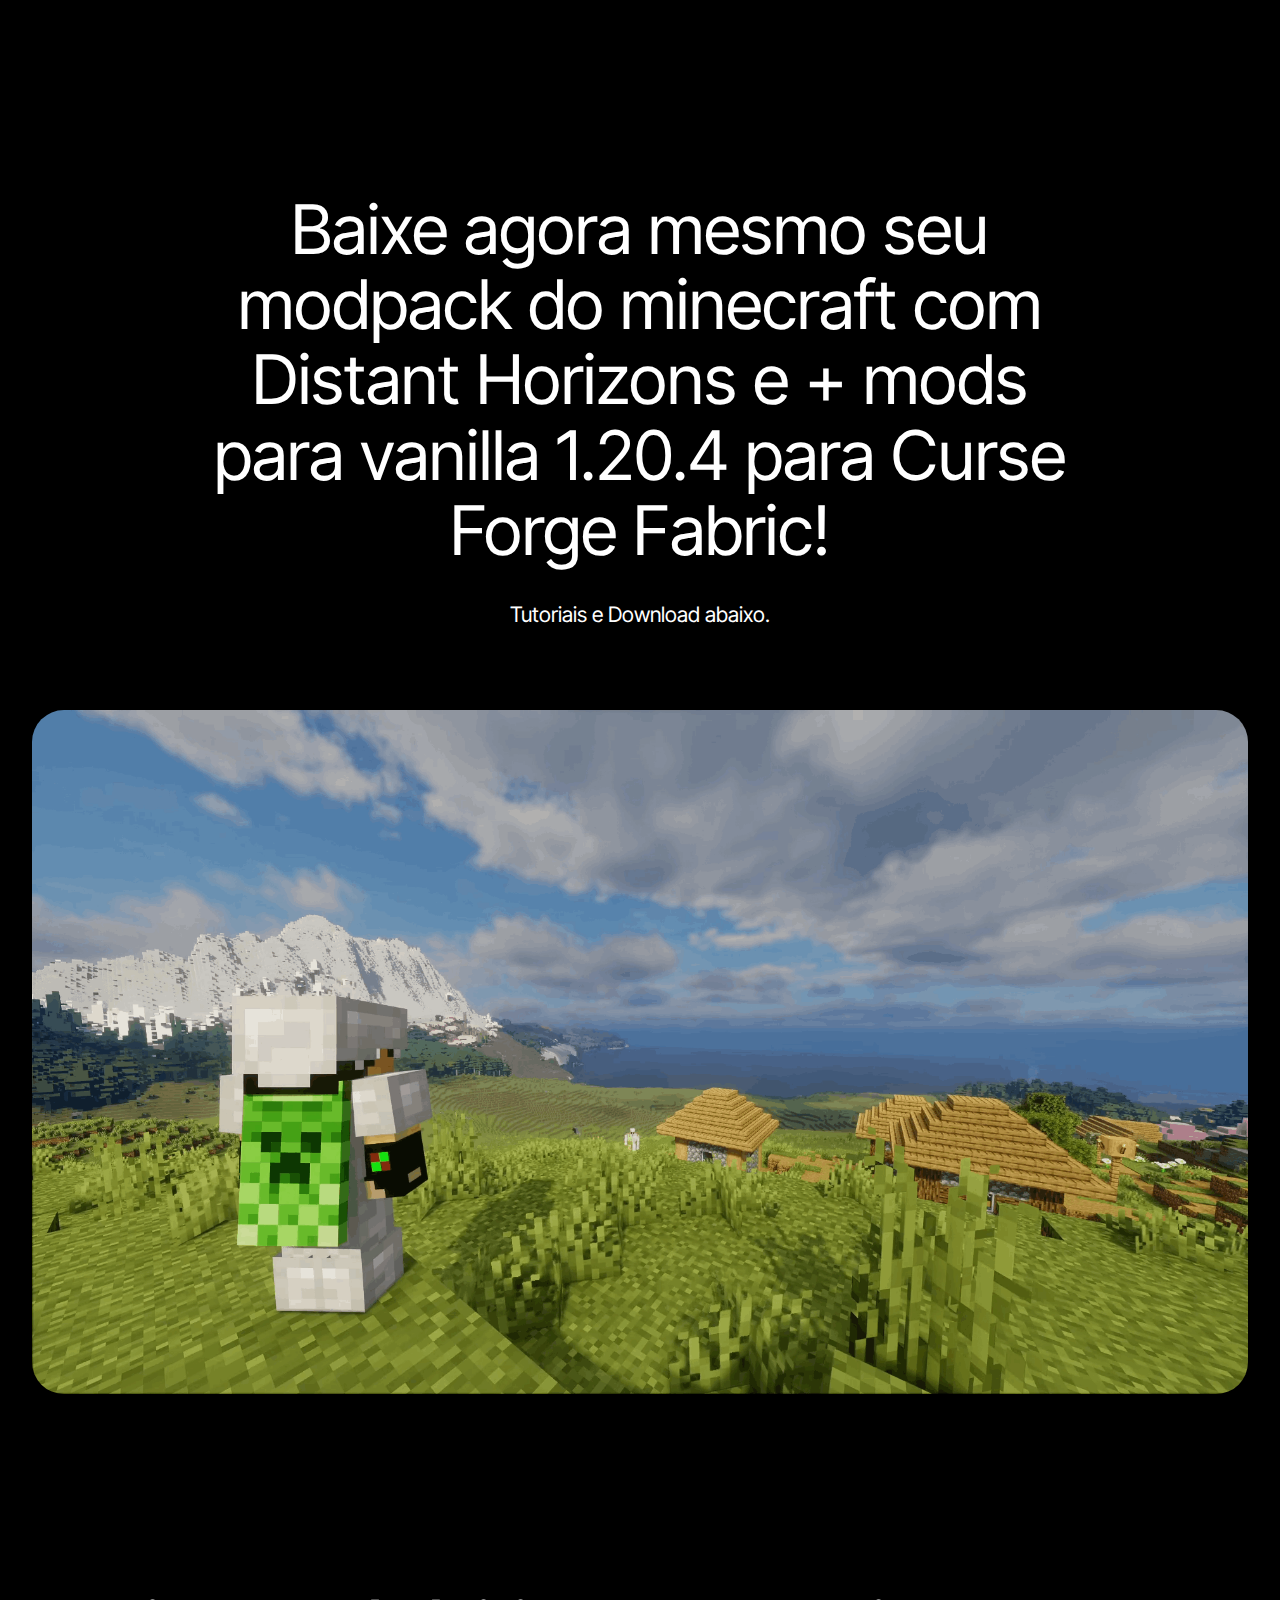
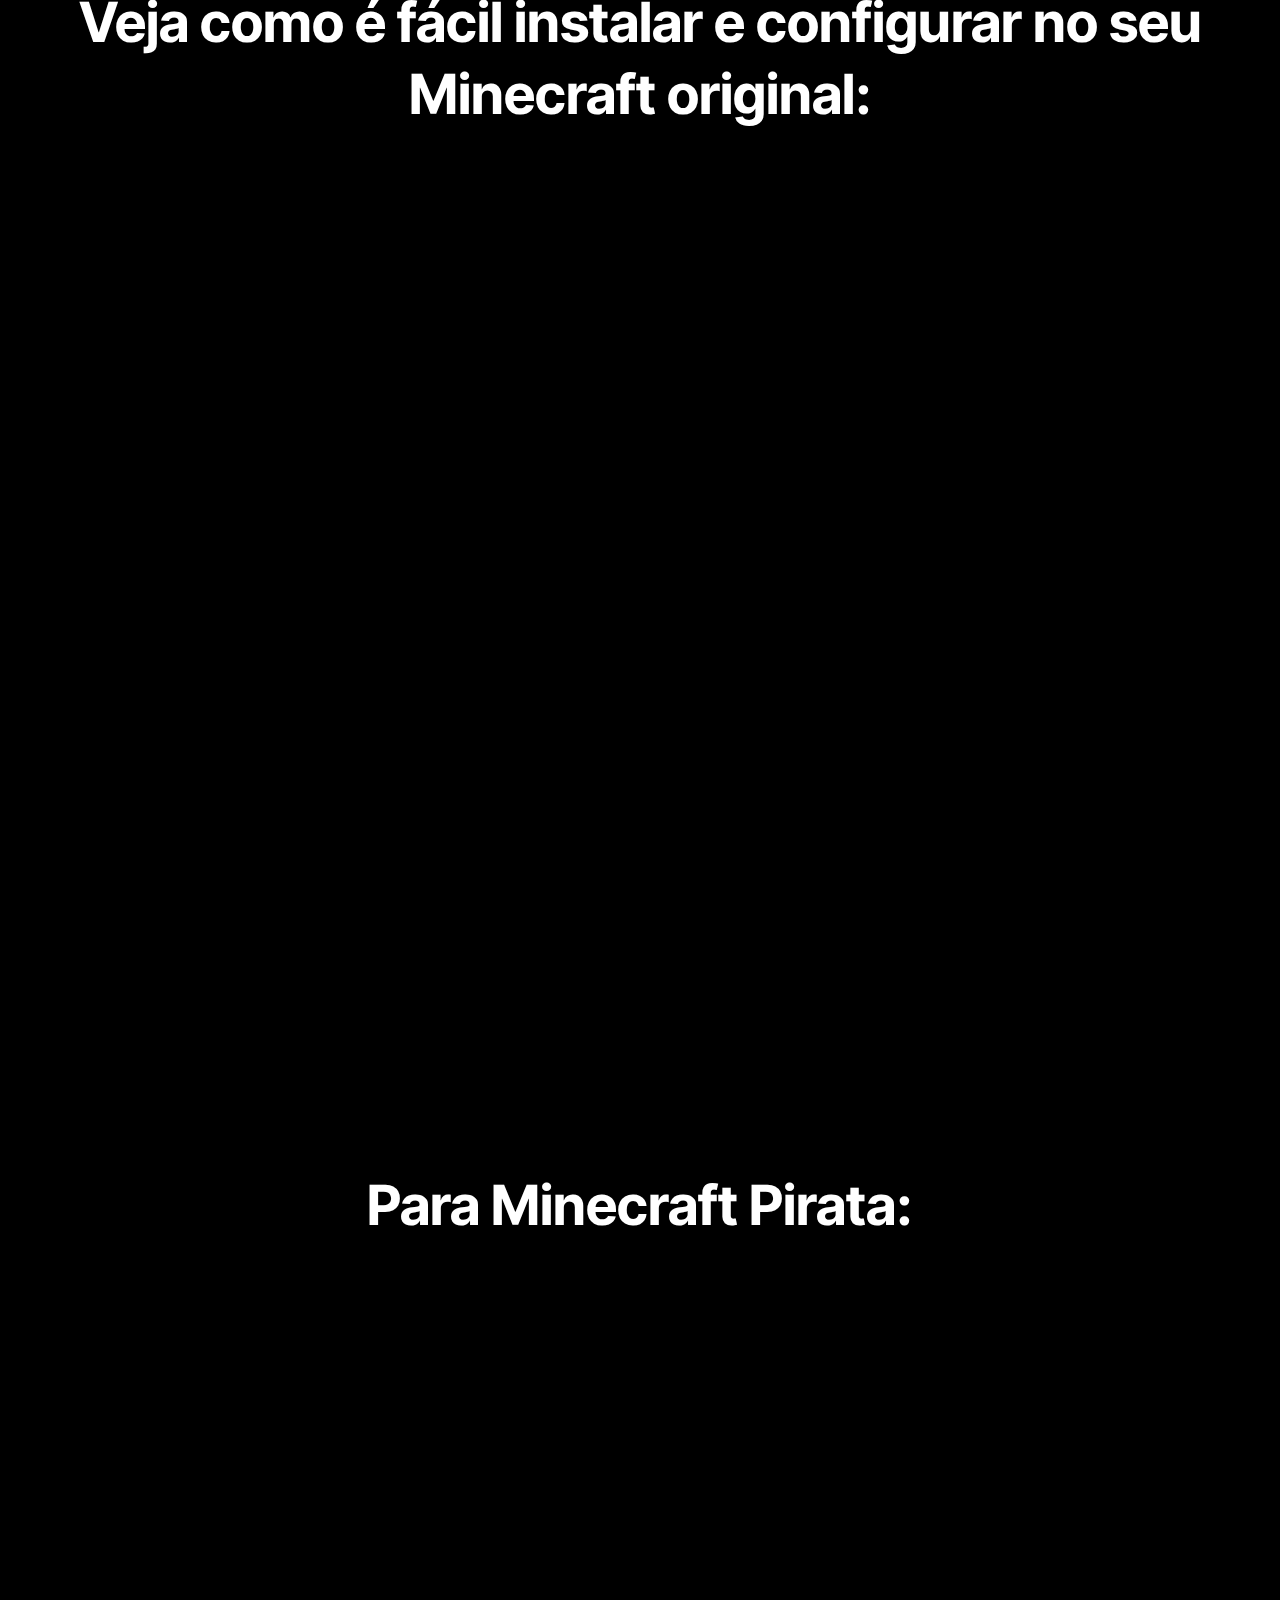
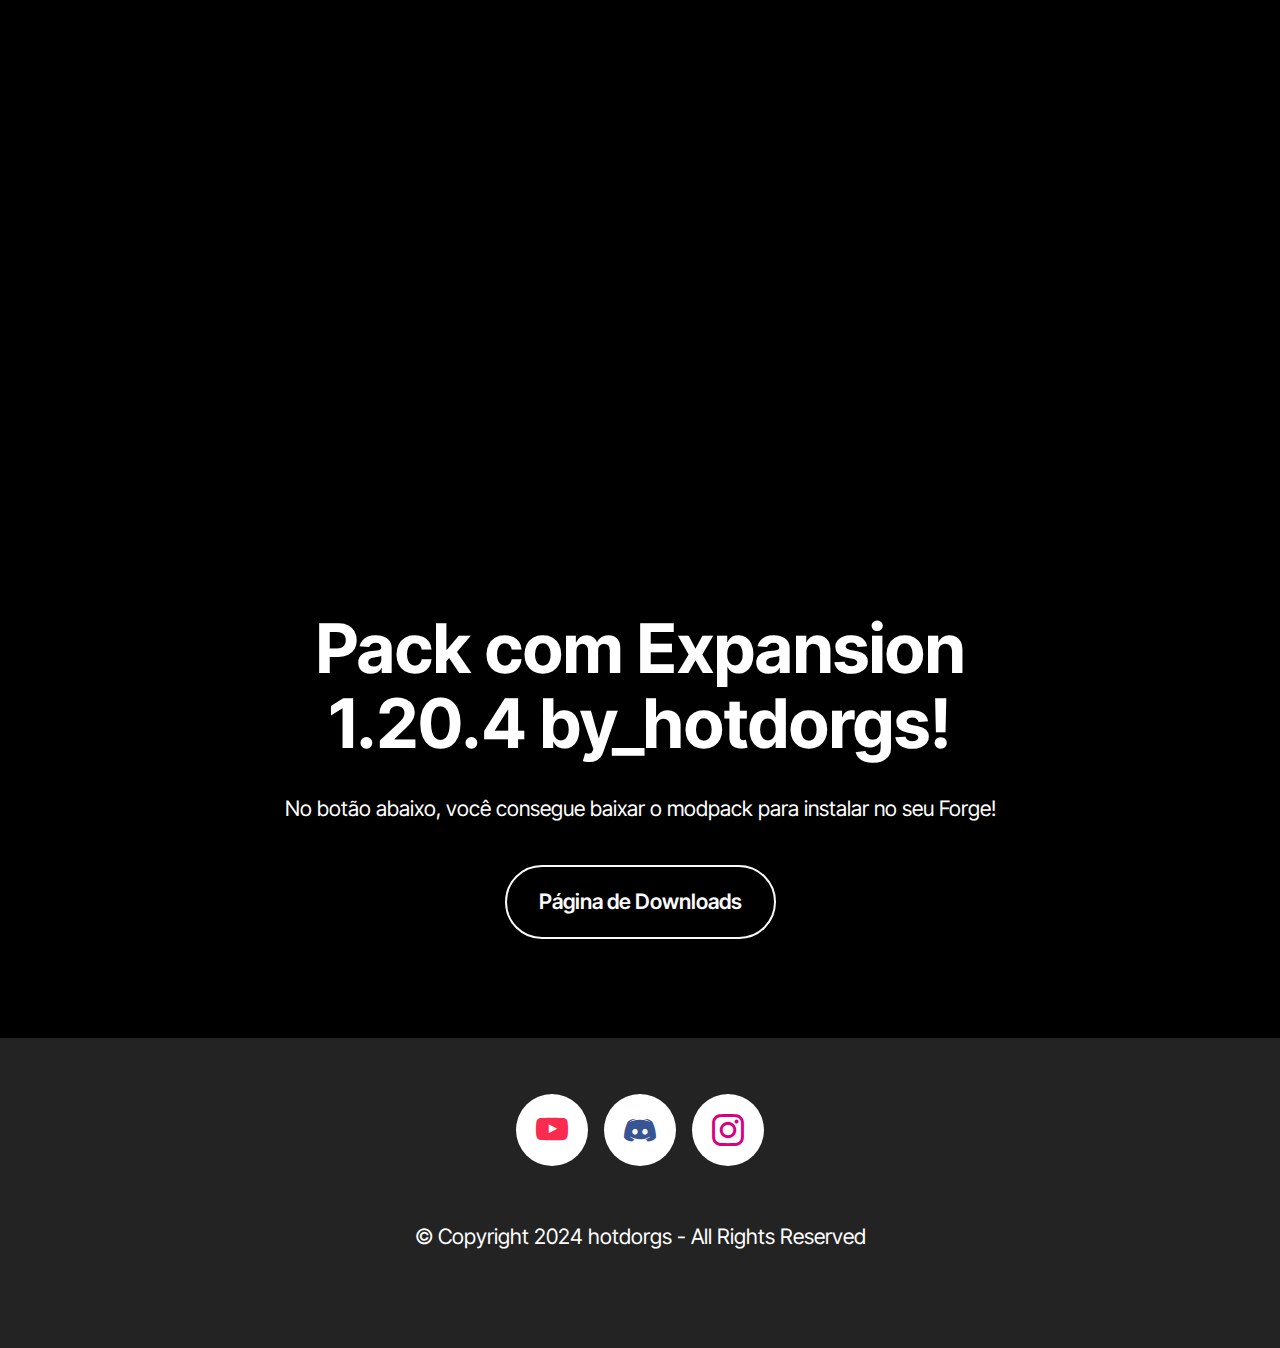
==== index.html @ fd10e5b6 "Update index.html" ====
<!DOCTYPE html>
<html  >
<head>
  <meta charset="UTF-8">
  <meta http-equiv="X-UA-Compatible" content="IE=edge">
  <meta name="generator" content="Mobirise v5.9.18, mobirise.com">
  <meta name="viewport" content="width=device-width, initial-scale=1, minimum-scale=1">
  <link rel="shortcut icon" href="assets/images/HotDorgs.png" type="image/x-icon">
  <meta name="description" content="">
  
  
  <title>Hot Dorgs</title>
  <link rel="stylesheet" href="assets/bootstrap/css/bootstrap.min.css">
  <link rel="stylesheet" href="assets/bootstrap/css/bootstrap-grid.min.css">
  <link rel="stylesheet" href="assets/bootstrap/css/bootstrap-reboot.min.css">
  <link rel="stylesheet" href="assets/animatecss/animate.css">
  <link rel="stylesheet" href="assets/socicon/css/styles.css">
  <link rel="stylesheet" href="assets/theme/css/style.css">
  <link rel="preload" href="https://fonts.googleapis.com/css?family=Inter+Tight:100,200,300,400,500,600,700,800,900,100i,200i,300i,400i,500i,600i,700i,800i,900i&display=swap" as="style" onload="this.onload=null;this.rel='stylesheet'">
  <noscript><link rel="stylesheet" href="https://fonts.googleapis.com/css?family=Inter+Tight:100,200,300,400,500,600,700,800,900,100i,200i,300i,400i,500i,600i,700i,800i,900i&display=swap"></noscript>
  <link rel="preload" as="style" href="assets/mobirise/css/mbr-additional.css?v=WUXBXg"><link rel="stylesheet" href="assets/mobirise/css/mbr-additional.css?v=WUXBXg" type="text/css">

  
  
  
</head>
<body>
  
  <section data-bs-version="5.1" class="header5 cid-tJS6uM4N87" id="header05-1">
	

	
	
	<div class="topbg"></div>
	<div class="align-center container">
		<div class="row justify-content-center">
			<div class="col-md-12 col-lg-9">
				<h1 class="mbr-section-title mbr-fonts-style mb-4 display-1">Baixe agora mesmo seu modpack do minecraft com Distant Horizons e + mods para vanilla 1.20.4 para Curse Forge Fabric!</h1>
				<p class="mbr-text mbr-fonts-style mb-4 display-7">Tutoriais e Download abaixo.</p>
				
			</div>
		</div>
		<div class="row mt-5 justify-content-center">
			<div class="col-12 col-lg-12">
				<img src="assets/images/33sem-ttulo-1920x1080.png" alt="Mobirise Website Builder" title="">
			</div>
		</div>
	</div>
</section>

<section data-bs-version="5.1" class="video04 cid-ufrfWajjIT" id="video04-1i">
    
    
    <div class="container">
        <div class="mbr-section-head mb-5">
            <h4 class="mbr-section-title mbr-fonts-style mb-0 mt-0 display-2"><strong>Veja como é fácil instalar e configurar no seu Minecraft original:</strong></h4>
            <h5 class="mbr-section-subtitle mbr-fonts-style mt-4 display-7"></h5>
        </div>
        <div class="row justify-content-center">
            <div class="col-12 col-md-12 video-block">
                <div class="video-wrapper"><iframe class="mbr-embedded-video" src="https://www.youtube.com/embed/b8Jc4wnl9-I?rel=0&amp;amp;&amp;showinfo=0&amp;autoplay=0&amp;loop=0" width="1280" height="720" frameborder="0" allowfullscreen></iframe></div>
                <p class="mbr-text mt-3 mbr-fonts-style display-4">
                    
                </p>
            </div>
        </div>
    </div>
</section>

<section data-bs-version="5.1" class="video04 cid-ufrh6wlvq3" id="video04-1j">
    
    
    <div class="container">
        <div class="mbr-section-head mb-5">
            <h4 class="mbr-section-title mbr-fonts-style mb-0 mt-0 display-2">
                <strong>Para Minecraft Pirata:</strong></h4>
        </div>
        <div class="row justify-content-center">
            <div class="col-12 col-md-12 video-block">
                <div class="video-wrapper"><iframe class="mbr-embedded-video" src="https://www.youtube.com/embed/tBNh7djWFPk?rel=0&amp;amp;&amp;showinfo=0&amp;autoplay=0&amp;loop=0" width="1280" height="720" frameborder="0" allowfullscreen></iframe></div>
                <p class="mbr-text mt-3 mbr-fonts-style display-4">
                    
                </p>
            </div>
        </div>
    </div>
</section>

<section data-bs-version="5.1" class="header09 cid-tLAX5BnXkJ" id="header09-q">
	
	
	<div class="container">
		<div class="row">
			<div class="content-wrap col-12 col-md-8">
				<h1 class="mbr-section-title mbr-fonts-style mbr-white mb-4 display-1"><strong>Pack com Expansion 1.20.4 by_hotdorgs!</strong></h1>
				
				<p class="mbr-fonts-style mbr-text mbr-white mb-4 display-7">
					No botão abaixo, você consegue baixar o modpack para instalar no seu Forge!</p>
				<div class="mbr-section-btn"><a class="btn btn-white-outline display-7" href="Downloads">Página de Downloads</a></div>
			</div>
		</div>
	</div>
</section>

<section data-bs-version="5.1" class="footer1 programm5 cid-tJS9NNcTLZ" once="footers" id="footer03-8">

        

    

    <div class="container">
        <div class="row">

            <div class="row-links mb-4">
                <ul class="header-menu">
                  
                  
                  
                  
                <li class="header-menu-item mbr-fonts-style display-5"></li><li class="header-menu-item mbr-fonts-style display-5"></li><li class="header-menu-item mbr-fonts-style display-5"></li><li class="header-menu-item mbr-fonts-style display-5"></li></ul>
              </div>

            <div class="col-12">
                <div class="social-row">
                    <div class="soc-item">
                        <a href="https://youtube.com/hotdorgs" target="_blank">
                            <span class="mbr-iconfont display-7 socicon-youtube socicon"></span>
                        </a>
                    </div>
                    <div class="soc-item">
                        <a href="https://discord.gg/W3Z7k8xp" target="_blank">
                            <span class="mbr-iconfont socicon-discord socicon" style="color: rgb(56, 84, 147); fill: rgb(56, 84, 147);"></span>
                        </a>
                    </div>
                    <div class="soc-item">
                        <a href="https://instagram.com/cesar.kali" target="_blank">
                            <span class="mbr-iconfont socicon-instagram socicon" style="color: rgb(215, 0, 129); fill: rgb(215, 0, 129);"></span>
                        </a>
                    </div>
                    
                    
                </div>
            </div>
            <div class="col-12 mt-5">
                <p class="mbr-fonts-style copyright display-7">
                    © Copyright 2024 hotdorgs - All Rights Reserved
                </p>
            </div>
        </div>
    </div>
</section>  
  <input name="animation" type="hidden">
  </body>
</html>
---- assets/socicon/css/styles.css ----
@charset "UTF-8";

@font-face {
  font-family: 'Socicon';
  src:  url('../fonts/socicon.eot');
  src:  url('../fonts/socicon.eot?#iefix') format('embedded-opentype'),
    url('../fonts/socicon.woff2') format('woff2'),
    url('../fonts/socicon.ttf') format('truetype'),
    url('../fonts/socicon.woff') format('woff'),
    url('../fonts/socicon.svg#socicon') format('svg');
  font-weight: normal;
  font-style: normal;
  font-display: swap;
}

[data-icon]:before {
  font-family: "socicon" !important;
  content: attr(data-icon);
  font-style: normal !important;
  font-weight: normal !important;
  font-variant: normal !important;
  text-transform: none !important;
  speak: none;
  line-height: 1;
  -webkit-font-smoothing: antialiased;
  -moz-osx-font-smoothing: grayscale;
}

[class^="socicon-"], [class*=" socicon-"] {
  /* use !important to prevent issues with browser extensions that change fonts */
  font-family: 'Socicon' !important;
  speak: none;
  font-style: normal;
  font-weight: normal;
  font-variant: normal;
  text-transform: none;
  line-height: 1;

  /* Better Font Rendering =========== */
  -webkit-font-smoothing: antialiased;
  -moz-osx-font-smoothing: grayscale;
}

.socicon-500px:before {
  content: "\e000";
}
.socicon-8tracks:before {
  content: "\e001";
}
.socicon-airbnb:before {
  content: "\e002";
}
.socicon-alliance:before {
  content: "\e003";
}
.socicon-amazon:before {
  content: "\e004";
}
.socicon-amplement:before {
  content: "\e005";
}
.socicon-android:before {
  content: "\e006";
}
.socicon-angellist:before {
  content: "\e007";
}
.socicon-apple:before {
  content: "\e008";
}
.socicon-appnet:before {
  content: "\e009";
}
.socicon-baidu:before {
  content: "\e00a";
}
.socicon-bandcamp:before {
  content: "\e00b";
}
.socicon-battlenet:before {
  content: "\e00c";
}
.socicon-mixer:before {
  content: "\e00d";
}
.socicon-bebee:before {
  content: "\e00e";
}
.socicon-bebo:before {
  content: "\e00f";
}
.socicon-behance:before {
  content: "\e010";
}
.socicon-blizzard:before {
  content: "\e011";
}
.socicon-blogger:before {
  content: "\e012";
}
.socicon-buffer:before {
  content: "\e013";
}
.socicon-chrome:before {
  content: "\e014";
}
.socicon-coderwall:before {
  content: "\e015";
}
.socicon-curse:before {
  content: "\e016";
}
.socicon-dailymotion:before {
  content: "\e017";
}
.socicon-deezer:before {
  content: "\e018";
}
.socicon-delicious:before {
  content: "\e019";
}
.socicon-deviantart:before {
  content: "\e01a";
}
.socicon-diablo:before {
  content: "\e01b";
}
.socicon-digg:before {
  content: "\e01c";
}
.socicon-discord:before {
  content: "\e01d";
}
.socicon-disqus:before {
  content: "\e01e";
}
.socicon-douban:before {
  content: "\e01f";
}
.socicon-draugiem:before {
  content: "\e020";
}
.socicon-dribbble:before {
  content: "\e021";
}
.socicon-drupal:before {
  content: "\e022";
}
.socicon-ebay:before {
  content: "\e023";
}
.socicon-ello:before {
  content: "\e024";
}
.socicon-endomodo:before {
  content: "\e025";
}
.socicon-envato:before {
  content: "\e026";
}
.socicon-etsy:before {
  content: "\e027";
}
.socicon-facebook:before {
  content: "\e028";
}
.socicon-feedburner:before {
  content: "\e029";
}
.socicon-filmweb:before {
  content: "\e02a";
}
.socicon-firefox:before {
  content: "\e02b";
}
.socicon-flattr:before {
  content: "\e02c";
}
.socicon-flickr:before {
  content: "\e02d";
}
.socicon-formulr:before {
  content: "\e02e";
}
.socicon-forrst:before {
  content: "\e02f";
}
.socicon-foursquare:before {
  content: "\e030";
}
.socicon-friendfeed:before {
  content: "\e031";
}
.socicon-github:before {
  content: "\e032";
}
.socicon-goodreads:before {
  content: "\e033";
}
.socicon-google:before {
  content: "\e034";
}
.socicon-googlescholar:before {
  content: "\e035";
}
.socicon-googlegroups:before {
  content: "\e036";
}
.socicon-googlephotos:before {
  content: "\e037";
}
.socicon-googleplus:before {
  content: "\e038";
}
.socicon-grooveshark:before {
  content: "\e039";
}
.socicon-hackerrank:before {
  content: "\e03a";
}
.socicon-hearthstone:before {
  content: "\e03b";
}
.socicon-hellocoton:before {
  content: "\e03c";
}
.socicon-heroes:before {
  content: "\e03d";
}
.socicon-smashcast:before {
  content: "\e03e";
}
.socicon-horde:before {
  content: "\e03f";
}
.socicon-houzz:before {
  content: "\e040";
}
.socicon-icq:before {
  content: "\e041";
}
.socicon-identica:before {
  content: "\e042";
}
.socicon-imdb:before {
  content: "\e043";
}
.socicon-instagram:before {
  content: "\e044";
}
.socicon-issuu:before {
  content: "\e045";
}
.socicon-istock:before {
  content: "\e046";
}
.socicon-itunes:before {
  content: "\e047";
}
.socicon-keybase:before {
  content: "\e048";
}
.socicon-lanyrd:before {
  content: "\e049";
}
.socicon-lastfm:before {
  content: "\e04a";
}
.socicon-line:before {
  content: "\e04b";
}
.socicon-linkedin:before {
  content: "\e04c";
}
.socicon-livejournal:before {
  content: "\e04d";
}
.socicon-lyft:before {
  content: "\e04e";
}
.socicon-macos:before {
  content: "\e04f";
}
.socicon-mail:before {
  content: "\e050";
}
.socicon-medium:before {
  content: "\e051";
}
.socicon-meetup:before {
  content: "\e052";
}
.socicon-mixcloud:before {
  content: "\e053";
}
.socicon-modelmayhem:before {
  content: "\e054";
}
.socicon-mumble:before {
  content: "\e055";
}
.socicon-myspace:before {
  content: "\e056";
}
.socicon-newsvine:before {
  content: "\e057";
}
.socicon-nintendo:before {
  content: "\e058";
}
.socicon-npm:before {
  content: "\e059";
}
.socicon-odnoklassniki:before {
  content: "\e05a";
}
.socicon-openid:before {
  content: "\e05b";
}
.socicon-opera:before {
  content: "\e05c";
}
.socicon-outlook:before {
  content: "\e05d";
}
.socicon-overwatch:before {
  content: "\e05e";
}
.socicon-patreon:before {
  content: "\e05f";
}
.socicon-paypal:before {
  content: "\e060";
}
.socicon-periscope:before {
  content: "\e061";
}
.socicon-persona:before {
  content: "\e062";
}
.socicon-pinterest:before {
  content: "\e063";
}
.socicon-play:before {
  content: "\e064";
}
.socicon-player:before {
  content: "\e065";
}
.socicon-playstation:before {
  content: "\e066";
}
.socicon-pocket:before {
  content: "\e067";
}
.socicon-qq:before {
  content: "\e068";
}
.socicon-quora:before {
  content: "\e069";
}
.socicon-raidcall:before {
  content: "\e06a";
}
.socicon-ravelry:before {
  content: "\e06b";
}
.socicon-reddit:before {
  content: "\e06c";
}
.socicon-renren:before {
  content: "\e06d";
}
.socicon-researchgate:before {
  content: "\e06e";
}
.socicon-residentadvisor:before {
  content: "\e06f";
}
.socicon-reverbnation:before {
  content: "\e070";
}
.socicon-rss:before {
  content: "\e071";
}
.socicon-sharethis:before {
  content: "\e072";
}
.socicon-skype:before {
  content: "\e073";
}
.socicon-slideshare:before {
  content: "\e074";
}
.socicon-smugmug:before {
  content: "\e075";
}
.socicon-snapchat:before {
  content: "\e076";
}
.socicon-songkick:before {
  content: "\e077";
}
.socicon-soundcloud:before {
  content: "\e078";
}
.socicon-spotify:before {
  content: "\e079";
}
.socicon-stackexchange:before {
  content: "\e07a";
}
.socicon-stackoverflow:before {
  content: "\e07b";
}
.socicon-starcraft:before {
  content: "\e07c";
}
.socicon-stayfriends:before {
  content: "\e07d";
}
.socicon-steam:before {
  content: "\e07e";
}
.socicon-storehouse:before {
  content: "\e07f";
}
.socicon-strava:before {
  content: "\e080";
}
.socicon-streamjar:before {
  content: "\e081";
}
.socicon-stumbleupon:before {
  content: "\e082";
}
.socicon-swarm:before {
  content: "\e083";
}
.socicon-teamspeak:before {
  content: "\e084";
}
.socicon-teamviewer:before {
  content: "\e085";
}
.socicon-technorati:before {
  content: "\e086";
}
.socicon-telegram:before {
  content: "\e087";
}
.socicon-tripadvisor:before {
  content: "\e088";
}
.socicon-tripit:before {
  content: "\e089";
}
.socicon-triplej:before {
  content: "\e08a";
}
.socicon-tumblr:before {
  content: "\e08b";
}
.socicon-twitch:before {
  content: "\e08c";
}
.socicon-twitter:before {
  content: "\e08d";
}
.socicon-uber:before {
  content: "\e08e";
}
.socicon-ventrilo:before {
  content: "\e08f";
}
.socicon-viadeo:before {
  content: "\e090";
}
.socicon-viber:before {
  content: "\e091";
}
.socicon-viewbug:before {
  content: "\e092";
}
.socicon-vimeo:before {
  content: "\e093";
}
.socicon-vine:before {
  content: "\e094";
}
.socicon-vkontakte:before {
  content: "\e095";
}
.socicon-warcraft:before {
  content: "\e096";
}
.socicon-wechat:before {
  content: "\e097";
}
.socicon-weibo:before {
  content: "\e098";
}
.socicon-whatsapp:before {
  content: "\e099";
}
.socicon-wikipedia:before {
  content: "\e09a";
}
.socicon-windows:before {
  content: "\e09b";
}
.socicon-wordpress:before {
  content: "\e09c";
}
.socicon-wykop:before {
  content: "\e09d";
}
.socicon-xbox:before {
  content: "\e09e";
}
.socicon-xing:before {
  content: "\e09f";
}
.socicon-yahoo:before {
  content: "\e0a0";
}
.socicon-yammer:before {
  content: "\e0a1";
}
.socicon-yandex:before {
  content: "\e0a2";
}
.socicon-yelp:before {
  content: "\e0a3";
}
.socicon-younow:before {
  content: "\e0a4";
}
.socicon-youtube:before {
  content: "\e0a5";
}
.socicon-zapier:before {
  content: "\e0a6";
}
.socicon-zerply:before {
  content: "\e0a7";
}
.socicon-zomato:before {
  content: "\e0a8";
}
.socicon-zynga:before {
  content: "\e0a9";
}
.socicon-spreadshirt:before {
  content: "\e901";
}
.socicon-gamejolt:before {
  content: "\e902";
}
.socicon-trello:before {
  content: "\e903";
}
.socicon-tunein:before {
  content: "\e904";
}
.socicon-bloglovin:before {
  content: "\e905";
}
.socicon-gamewisp:before {
  content: "\e906";
}
.socicon-messenger:before {
  content: "\e907";
}
.socicon-pandora:before {
  content: "\e908";
}
.socicon-augment:before {
  content: "\e909";
}
.socicon-bitbucket:before {
  content: "\e90a";
}
.socicon-fyuse:before {
  content: "\e90b";
}
.socicon-yt-gaming:before {
  content: "\e90c";
}
.socicon-sketchfab:before {
  content: "\e90d";
}
.socicon-mobcrush:before {
  content: "\e90e";
}
.socicon-microsoft:before {
  content: "\e90f";
}
.socicon-realtor:before {
  content: "\e910";
}
.socicon-tidal:before {
  content: "\e911";
}
.socicon-qobuz:before {
  content: "\e912";
}
.socicon-natgeo:before {
  content: "\e913";
}
.socicon-mastodon:before {
  content: "\e914";
}
.socicon-unsplash:before {
  content: "\e915";
}
.socicon-homeadvisor:before {
  content: "\e916";
}
.socicon-angieslist:before {
  content: "\e917";
}
.socicon-codepen:before {
  content: "\e918";
}
.socicon-slack:before {
  content: "\e919";
}
.socicon-openaigym:before {
  content: "\e91a";
}
.socicon-logmein:before {
  content: "\e91b";
}
.socicon-fiverr:before {
  content: "\e91c";
}
.socicon-gotomeeting:before {
  content: "\e91d";
}
.socicon-aliexpress:before {
  content: "\e91e";
}
.socicon-guru:before {
  content: "\e91f";
}
.socicon-appstore:before {
  content: "\e920";
}
.socicon-homes:before {
  content: "\e921";
}
.socicon-zoom:before {
  content: "\e922";
}
.socicon-alibaba:before {
  content: "\e923";
}
.socicon-craigslist:before {
  content: "\e924";
}
.socicon-wix:before {
  content: "\e925";
}
.socicon-redfin:before {
  content: "\e926";
}
.socicon-googlecalendar:before {
  content: "\e927";
}
.socicon-shopify:before {
  content: "\e928";
}
.socicon-freelancer:before {
  content: "\e929";
}
.socicon-seedrs:before {
  content: "\e92a";
}
.socicon-bing:before {
  content: "\e92b";
}
.socicon-doodle:before {
  content: "\e92c";
}
.socicon-bonanza:before {
  content: "\e92d";
}
.socicon-squarespace:before {
  content: "\e92e";
}
.socicon-toptal:before {
  content: "\e92f";
}
.socicon-gust:before {
  content: "\e930";
}
.socicon-ask:before {
  content: "\e931";
}
.socicon-trulia:before {
  content: "\e932";
}
.socicon-loomly:before {
  content: "\e933";
}
.socicon-ghost:before {
  content: "\e934";
}
.socicon-upwork:before {
  content: "\e935";
}
.socicon-fundable:before {
  content: "\e936";
}
.socicon-booking:before {
  content: "\e937";
}
.socicon-googlemaps:before {
  content: "\e938";
}
.socicon-zillow:before {
  content: "\e939";
}
.socicon-niconico:before {
  content: "\e93a";
}
.socicon-toneden:before {
  content: "\e93b";
}
.socicon-crunchbase:before {
  content: "\e93c";
}
.socicon-homefy:before {
  content: "\e93d";
}
.socicon-calendly:before {
  content: "\e93e";
}
.socicon-livemaster:before {
  content: "\e93f";
}
.socicon-udemy:before {
  content: "\e940";
}
.socicon-codered:before {
  content: "\e941";
}
.socicon-origin:before {
  content: "\e942";
}
.socicon-nextdoor:before {
  content: "\e943";
}
.socicon-portfolio:before {
  content: "\e944";
}
.socicon-instructables:before {
  content: "\e945";
}
.socicon-gitlab:before {
  content: "\e946";
}
.socicon-hackernews:before {
  content: "\e947";
}
.socicon-smashwords:before {
  content: "\e948";
}
.socicon-kobo:before {
  content: "\e949";
}
.socicon-bookbub:before {
  content: "\e94a";
}
.socicon-mailru:before {
  content: "\e94b";
}
.socicon-moddb:before {
  content: "\e94c";
}
.socicon-indiedb:before {
  content: "\e94d";
}
.socicon-traxsource:before {
  content: "\e94e";
}
.socicon-gamefor:before {
  content: "\e94f";
}
.socicon-pixiv:before {
  content: "\e950";
}
.socicon-myanimelist:before {
  content: "\e951";
}
.socicon-blackberry:before {
  content: "\e952";
}
.socicon-wickr:before {
  content: "\e953";
}
.socicon-spip:before {
  content: "\e954";
}
.socicon-napster:before {
  content: "\e955";
}
.socicon-beatport:before {
  content: "\e956";
}
.socicon-hackerone:before {
  content: "\e957";
}
.socicon-internet:before {
  content: "\e958";
}
.socicon-ubuntu:before {
  content: "\e959";
}
.socicon-artstation:before {
  content: "\e95a";
}
.socicon-invision:before {
  content: "\e95b";
}
.socicon-torial:before {
  content: "\e95c";
}
.socicon-collectorz:before {
  content: "\e95d";
}
.socicon-seenthis:before {
  content: "\e95e";
}
.socicon-googleplaymusic:before {
  content: "\e95f";
}
.socicon-debian:before {
  content: "\e960";
}
.socicon-filmfreeway:before {
  content: "\e961";
}
.socicon-gnome:before {
  content: "\e962";
}
.socicon-itchio:before {
  content: "\e963";
}
.socicon-jamendo:before {
  content: "\e964";
}
.socicon-mix:before {
  content: "\e965";
}
.socicon-sharepoint:before {
  content: "\e966";
}
.socicon-tinder:before {
  content: "\e967";
}
.socicon-windguru:before {
  content: "\e968";
}
.socicon-cdbaby:before {
  content: "\e969";
}
.socicon-elementaryos:before {
  content: "\e96a";
}
.socicon-stage32:before {
  content: "\e96b";
}
.socicon-tiktok:before {
  content: "\e96c";
}
.socicon-gitter:before {
  content: "\e96d";
}
.socicon-letterboxd:before {
  content: "\e96e";
}
.socicon-threema:before {
  content: "\e96f";
}
.socicon-splice:before {
  content: "\e970";
}
.socicon-metapop:before {
  content: "\e971";
}
.socicon-naver:before {
  content: "\e972";
}
.socicon-remote:before {
  content: "\e973";
}
.socicon-flipboard:before {
  content: "\e974";
}
.socicon-googlehangouts:before {
  content: "\e975";
}
.socicon-dlive:before {
  content: "\e976";
}
.socicon-vsco:before {
  content: "\e977";
}
.socicon-stitcher:before {
  content: "\e978";
}
.socicon-avvo:before {
  content: "\e979";
}
.socicon-redbubble:before {
  content: "\e97a";
}
.socicon-society6:before {
  content: "\e97b";
}
.socicon-zazzle:before {
  content: "\e97c";
}
.socicon-eitaa:before {
  content: "\e97d";
}
.socicon-soroush:before {
  content: "\e97e";
}
.socicon-bale:before {
  content: "\e97f";
}
---- assets/theme/css/style.css ----
@charset "UTF-8";
section {
  background-color: #ffffff;
}

body {
  font-style: normal;
  line-height: 1.5;
  font-weight: 400;
  color: #232323;
  position: relative;
}

button {
  background-color: transparent;
  border-color: transparent;
}

.embla__button,
.carousel-control {
  background-color: #edefea !important;
  opacity: 0.8 !important;
  color: #464845 !important;
  border-color: #edefea !important;
}

.carousel .close,
.modalWindow .close {
  background-color: #edefea !important;
  color: #464845 !important;
  border-color: #edefea !important;
  opacity: 0.8 !important;
}

.carousel .close:hover,
.modalWindow .close:hover {
  opacity: 1 !important;
}

.carousel-indicators li {
  background-color: #edefea !important;
  border: 2px solid #464845 !important;
}

.carousel-indicators li:hover,
.carousel-indicators li:active {
  opacity: 0.8 !important;
}

.embla__button:hover,
.carousel-control:hover {
  background-color: #edefea !important;
  opacity: 1 !important;
}

.modalWindow-video-container {
  height: 80%;
}

section,
.container,
.container-fluid {
  position: relative;
  word-wrap: break-word;
}

a.mbr-iconfont:hover {
  text-decoration: none;
}

.article .lead p,
.article .lead ul,
.article .lead ol,
.article .lead pre,
.article .lead blockquote {
  margin-bottom: 0;
}

a {
  font-style: normal;
  font-weight: 400;
  cursor: pointer;
}
a, a:hover {
  text-decoration: none;
}

.mbr-section-title {
  font-style: normal;
  line-height: 1.3;
}

.mbr-section-subtitle {
  line-height: 1.3;
}

.mbr-text {
  font-style: normal;
  line-height: 1.7;
}

h1,
h2,
h3,
h4,
h5,
h6,
.display-1,
.display-2,
.display-4,
.display-5,
.display-7,
span,
p,
a {
  line-height: 1;
  word-break: break-word;
  word-wrap: break-word;
  font-weight: 400;
}

b,
strong {
  font-weight: bold;
}

input:-webkit-autofill, input:-webkit-autofill:hover, input:-webkit-autofill:focus, input:-webkit-autofill:active {
  transition-delay: 9999s;
  -webkit-transition-property: background-color, color;
  transition-property: background-color, color;
}

textarea[type=hidden] {
  display: none;
}

section {
  background-position: 50% 50%;
  background-repeat: no-repeat;
  background-size: cover;
}
section .mbr-background-video,
section .mbr-background-video-preview {
  position: absolute;
  bottom: 0;
  left: 0;
  right: 0;
  top: 0;
}

.hidden {
  visibility: hidden;
}

.mbr-z-index20 {
  z-index: 20;
}

/*! Base colors */
.mbr-white {
  color: #ffffff;
}

.mbr-black {
  color: #111111;
}

.mbr-bg-white {
  background-color: #ffffff;
}

.mbr-bg-black {
  background-color: #000000;
}

/*! Text-aligns */
.align-left {
  text-align: left;
}

.align-center {
  text-align: center;
}

.align-right {
  text-align: right;
}

/*! Font-weight  */
.mbr-light {
  font-weight: 300;
}

.mbr-regular {
  font-weight: 400;
}

.mbr-semibold {
  font-weight: 500;
}

.mbr-bold {
  font-weight: 700;
}

/*! Media  */
.media-content {
  flex-basis: 100%;
}

.media-container-row {
  display: flex;
  flex-direction: row;
  flex-wrap: wrap;
  justify-content: center;
  align-content: center;
  align-items: start;
}
.media-container-row .media-size-item {
  width: 400px;
}

.media-container-column {
  display: flex;
  flex-direction: column;
  flex-wrap: wrap;
  justify-content: center;
  align-content: center;
  align-items: stretch;
}
.media-container-column > * {
  width: 100%;
}

@media (min-width: 992px) {
  .media-container-row {
    flex-wrap: nowrap;
  }
}
figure {
  margin-bottom: 0;
  overflow: hidden;
}

figure[mbr-media-size] {
  transition: width 0.1s;
}

img,
iframe {
  display: block;
  width: 100%;
}

.card {
  background-color: transparent;
  border: none;
}

.card-box {
  width: 100%;
}

.card-img {
  text-align: center;
  flex-shrink: 0;
  -webkit-flex-shrink: 0;
}

.media {
  max-width: 100%;
  margin: 0 auto;
}

.mbr-figure {
  align-self: center;
}

.media-container > div {
  max-width: 100%;
}

.mbr-figure img,
.card-img img {
  width: 100%;
}

@media (max-width: 991px) {
  .media-size-item {
    width: auto !important;
  }
  .media {
    width: auto;
  }
  .mbr-figure {
    width: 100% !important;
  }
}
/*! Buttons */
.mbr-section-btn {
  margin-left: -0.6rem;
  margin-right: -0.6rem;
  font-size: 0;
}

.btn {
  font-weight: 600;
  border-width: 1px;
  font-style: normal;
  margin: 0.6rem 0.6rem;
  white-space: normal;
  transition: all 0.2s ease-in-out;
  display: inline-flex;
  align-items: center;
  justify-content: center;
  word-break: break-word;
}

.btn-sm {
  font-weight: 600;
  letter-spacing: 0px;
  transition: all 0.3s ease-in-out;
}

.btn-md {
  font-weight: 600;
  letter-spacing: 0px;
  transition: all 0.3s ease-in-out;
}

.btn-lg {
  font-weight: 600;
  letter-spacing: 0px;
  transition: all 0.3s ease-in-out;
}

.btn-form {
  margin: 0;
}
.btn-form:hover {
  cursor: pointer;
}

nav .mbr-section-btn {
  margin-left: 0rem;
  margin-right: 0rem;
}

/*! Btn icon margin */
.btn .mbr-iconfont,
.btn.btn-sm .mbr-iconfont {
  order: 1;
  cursor: pointer;
  margin-left: 0.5rem;
  vertical-align: sub;
}

.btn.btn-md .mbr-iconfont,
.btn.btn-md .mbr-iconfont {
  margin-left: 0.8rem;
}

.mbr-regular {
  font-weight: 400;
}

.mbr-semibold {
  font-weight: 500;
}

.mbr-bold {
  font-weight: 700;
}

[type=submit] {
  -webkit-appearance: none;
}

/*! Full-screen */
.mbr-fullscreen .mbr-overlay {
  min-height: 100vh;
}

.mbr-fullscreen {
  display: flex;
  display: -moz-flex;
  display: -ms-flex;
  display: -o-flex;
  align-items: center;
  min-height: 100vh;
  padding-top: 3rem;
  padding-bottom: 3rem;
}

/*! Map */
.map {
  height: 25rem;
  position: relative;
}
.map iframe {
  width: 100%;
  height: 100%;
}

/*! Scroll to top arrow */
.mbr-arrow-up {
  bottom: 25px;
  right: 90px;
  position: fixed;
  text-align: right;
  z-index: 5000;
  color: #ffffff;
  font-size: 22px;
}

.mbr-arrow-up a {
  background: rgba(0, 0, 0, 0.2);
  border-radius: 50%;
  color: #fff;
  display: inline-block;
  height: 60px;
  width: 60px;
  border: 2px solid #fff;
  outline-style: none !important;
  position: relative;
  text-decoration: none;
  transition: all 0.3s ease-in-out;
  cursor: pointer;
  text-align: center;
}
.mbr-arrow-up a:hover {
  background-color: rgba(0, 0, 0, 0.4);
}
.mbr-arrow-up a i {
  line-height: 60px;
}

.mbr-arrow-up-icon {
  display: block;
  color: #fff;
}

.mbr-arrow-up-icon::before {
  content: "›";
  display: inline-block;
  font-family: serif;
  font-size: 22px;
  line-height: 1;
  font-style: normal;
  position: relative;
  top: 6px;
  left: -4px;
  transform: rotate(-90deg);
}

/*! Arrow Down */
.mbr-arrow {
  position: absolute;
  bottom: 45px;
  left: 50%;
  width: 60px;
  height: 60px;
  cursor: pointer;
  background-color: rgba(80, 80, 80, 0.5);
  border-radius: 50%;
  transform: translateX(-50%);
}
@media (max-width: 767px) {
  .mbr-arrow {
    display: none;
  }
}
.mbr-arrow > a {
  display: inline-block;
  text-decoration: none;
  outline-style: none;
  animation: arrowdown 1.7s ease-in-out infinite;
  color: #ffffff;
}
.mbr-arrow > a > i {
  position: absolute;
  top: -2px;
  left: 15px;
  font-size: 2rem;
}

#scrollToTop a i::before {
  content: "";
  position: absolute;
  display: block;
  border-bottom: 2.5px solid #fff;
  border-left: 2.5px solid #fff;
  width: 27.8%;
  height: 27.8%;
  left: 50%;
  top: 51%;
  transform: translateY(-30%) translateX(-50%) rotate(135deg);
}

@keyframes arrowdown {
  0% {
    transform: translateY(0px);
  }
  50% {
    transform: translateY(-5px);
  }
  100% {
    transform: translateY(0px);
  }
}
@media (max-width: 500px) {
  .mbr-arrow-up {
    left: 0;
    right: 0;
    text-align: center;
  }
}
/*Gradients animation*/
@keyframes gradient-animation {
  from {
    background-position: 0% 100%;
    animation-timing-function: ease-in-out;
  }
  to {
    background-position: 100% 0%;
    animation-timing-function: ease-in-out;
  }
}
.bg-gradient {
  background-size: 200% 200%;
  animation: gradient-animation 5s infinite alternate;
  -webkit-animation: gradient-animation 5s infinite alternate;
}

.menu .navbar-brand {
  display: -webkit-flex;
}
.menu .navbar-brand span {
  display: flex;
  display: -webkit-flex;
}
.menu .navbar-brand .navbar-caption-wrap {
  display: -webkit-flex;
}
.menu .navbar-brand .navbar-logo img {
  display: -webkit-flex;
  width: auto;
}
@media (min-width: 768px) and (max-width: 991px) {
  .menu .navbar-toggleable-sm .navbar-nav {
    display: -ms-flexbox;
  }
}
@media (max-width: 991px) {
  .menu .navbar-collapse {
    max-height: 93.5vh;
  }
  .menu .navbar-collapse.show {
    overflow: auto;
  }
}
@media (min-width: 992px) {
  .menu .navbar-nav.nav-dropdown {
    display: -webkit-flex;
  }
  .menu .navbar-toggleable-sm .navbar-collapse {
    display: -webkit-flex !important;
  }
  .menu .collapsed .navbar-collapse {
    max-height: 93.5vh;
  }
  .menu .collapsed .navbar-collapse.show {
    overflow: auto;
  }
}
@media (max-width: 767px) {
  .menu .navbar-collapse {
    max-height: 80vh;
  }
}

.nav-link .mbr-iconfont {
  margin-right: 0.5rem;
}

.navbar {
  display: -webkit-flex;
  -webkit-flex-wrap: wrap;
  -webkit-align-items: center;
  -webkit-justify-content: space-between;
}

.navbar-collapse {
  -webkit-flex-basis: 100%;
  -webkit-flex-grow: 1;
  -webkit-align-items: center;
}

.nav-dropdown .link {
  padding: 0.667em 1.667em !important;
  margin: 0 !important;
}

.nav {
  display: -webkit-flex;
  -webkit-flex-wrap: wrap;
}

.row {
  display: -webkit-flex;
  -webkit-flex-wrap: wrap;
}

.justify-content-center {
  -webkit-justify-content: center;
}

.form-inline {
  display: -webkit-flex;
}

.card-wrapper {
  -webkit-flex: 1;
}

.carousel-control {
  z-index: 10;
  display: -webkit-flex;
}

.carousel-controls {
  display: -webkit-flex;
}

.media {
  display: -webkit-flex;
}

.form-group:focus {
  outline: none;
}

.jq-selectbox__select {
  padding: 7px 0;
  position: relative;
}

.jq-selectbox__dropdown {
  overflow: hidden;
  border-radius: 10px;
  position: absolute;
  top: 100%;
  left: 0 !important;
  width: 100% !important;
}

.jq-selectbox__trigger-arrow {
  right: 0;
  transform: translateY(-50%);
}

.jq-selectbox li {
  padding: 1.07em 0.5em;
}

input[type=range] {
  padding-left: 0 !important;
  padding-right: 0 !important;
}

.modal-dialog,
.modal-content {
  height: 100%;
}

.modal-dialog .carousel-inner {
  height: calc(100vh - 1.75rem);
}
@media (max-width: 575px) {
  .modal-dialog .carousel-inner {
    height: calc(100vh - 1rem);
  }
}

.carousel-item {
  text-align: center;
}

.carousel-item img {
  margin: auto;
}

.navbar-toggler {
  align-self: flex-start;
  padding: 0.25rem 0.75rem;
  font-size: 1.25rem;
  line-height: 1;
  background: transparent;
  border: 1px solid transparent;
  border-radius: 0.25rem;
}

.navbar-toggler:focus,
.navbar-toggler:hover {
  text-decoration: none;
  box-shadow: none;
}

.navbar-toggler-icon {
  display: inline-block;
  width: 1.5em;
  height: 1.5em;
  vertical-align: middle;
  content: "";
  background: no-repeat center center;
  background-size: 100% 100%;
}

.navbar-toggler-left {
  position: absolute;
  left: 1rem;
}

.navbar-toggler-right {
  position: absolute;
  right: 1rem;
}

.card-img {
  width: auto;
}

.menu .navbar.collapsed:not(.beta-menu) {
  flex-direction: column;
}

.carousel-item.active,
.carousel-item-next,
.carousel-item-prev {
  display: flex;
}

.note-air-layout .dropup .dropdown-menu,
.note-air-layout .navbar-fixed-bottom .dropdown .dropdown-menu {
  bottom: initial !important;
}

html,
body {
  height: auto;
  min-height: 100vh;
}

.dropup .dropdown-toggle::after {
  display: none;
}

.form-asterisk {
  font-family: initial;
  position: absolute;
  top: -2px;
  font-weight: normal;
}

.form-control-label {
  position: relative;
  cursor: pointer;
  margin-bottom: 0.357em;
  padding: 0;
}

.alert {
  color: #ffffff;
  border-radius: 0;
  border: 0;
  font-size: 1.1rem;
  line-height: 1.5;
  margin-bottom: 1.875rem;
  padding: 1.25rem;
  position: relative;
  text-align: center;
}
.alert.alert-form::after {
  background-color: inherit;
  bottom: -7px;
  content: "";
  display: block;
  height: 14px;
  left: 50%;
  margin-left: -7px;
  position: absolute;
  transform: rotate(45deg);
  width: 14px;
}

.form-control {
  background-color: #ffffff;
  background-clip: border-box;
  color: #232323;
  line-height: 1rem !important;
  height: auto;
  padding: 1.2rem 2rem;
  transition: border-color 0.25s ease 0s;
  border: 1px solid transparent !important;
  border-radius: 4px;
  box-shadow: rgba(0, 0, 0, 0.07) 0px 1px 1px 0px, rgba(0, 0, 0, 0.07) 0px 1px 3px 0px, rgba(0, 0, 0, 0.03) 0px 0px 0px 1px;
}
.form-active .form-control:invalid {
  border-color: red;
}

.row > * {
  padding-right: 1rem;
  padding-left: 1rem;
}

form .row {
  margin-left: -0.6rem;
  margin-right: -0.6rem;
}
form .row [class*=col] {
  padding-left: 0.6rem;
  padding-right: 0.6rem;
}

form .mbr-section-btn {
  padding-left: 0.6rem;
  padding-right: 0.6rem;
}

form .form-check-input {
  margin-top: 0.5;
}

textarea.form-control {
  line-height: 1.5rem !important;
}

.form-group {
  margin-bottom: 1.2rem;
}

.form-control,
form .btn {
  min-height: 48px;
}

.gdpr-block label span.textGDPR input[name=gdpr] {
  top: 7px;
}

.form-control:focus {
  box-shadow: none;
}

:focus {
  outline: none;
}

.mbr-overlay {
  background-color: #000;
  bottom: 0;
  left: 0;
  opacity: 0.5;
  position: absolute;
  right: 0;
  top: 0;
  z-index: 0;
  pointer-events: none;
}

blockquote {
  font-style: italic;
  padding: 3rem;
  font-size: 1.09rem;
  position: relative;
  border-left: 3px solid;
}

ul,
ol,
pre,
blockquote {
  margin-bottom: 2.3125rem;
}

.mt-4 {
  margin-top: 2rem !important;
}

.mb-4 {
  margin-bottom: 2rem !important;
}

.container,
.container-fluid {
  padding-left: 16px;
  padding-right: 16px;
}

.row {
  margin-left: -16px;
  margin-right: -16px;
}
.row > [class*=col] {
  padding-left: 16px;
  padding-right: 16px;
}

@media (min-width: 992px) {
  .container-fluid {
    padding-left: 32px;
    padding-right: 32px;
  }
}
@media (max-width: 991px) {
  .mbr-container {
    padding-left: 16px;
    padding-right: 16px;
  }
}
.app-video-wrapper > img {
  opacity: 1;
}

.app-video-wrapper {
  background: transparent;
}

.item {
  position: relative;
}

.dropdown-menu .dropdown-menu {
  left: 100%;
}

.dropdown-item + .dropdown-menu {
  display: none;
}

.dropdown-item:hover + .dropdown-menu,
.dropdown-menu:hover {
  display: block;
}

@media (min-aspect-ratio: 16/9) {
  .mbr-video-foreground {
    height: 300% !important;
    top: -100% !important;
  }
}
@media (max-aspect-ratio: 16/9) {
  .mbr-video-foreground {
    width: 300% !important;
    left: -100% !important;
  }
}.engine {
	position: absolute;
	text-indent: -2400px;
	text-align: center;
	padding: 0;
	top: 0;
	left: -2400px;
}
---- assets/mobirise/css/mbr-additional.css ----
.btn {
  border-width: 2px;
}
img,
.card-wrap,
.card-wrapper,
.video-wrapper,
.mbr-figure iframe,
.google-map iframe,
.slide-content,
.plan,
.card,
.item-wrapper {
  border-radius: 2rem !important;
}
.video-wrapper {
  overflow: hidden;
}
body {
  font-family: Inter Tight;
}
.display-1 {
  font-family: 'Inter Tight', sans-serif;
  font-size: 5rem;
  line-height: 1;
}
.display-1 > .mbr-iconfont {
  font-size: 6.25rem;
}
.display-2 {
  font-family: 'Inter Tight', sans-serif;
  font-size: 4rem;
  line-height: 1;
}
.display-2 > .mbr-iconfont {
  font-size: 5rem;
}
.display-4 {
  font-family: 'Inter Tight', sans-serif;
  font-size: 1.4rem;
  line-height: 1.5;
}
.display-4 > .mbr-iconfont {
  font-size: 1.75rem;
}
.display-5 {
  font-family: 'Inter Tight', sans-serif;
  font-size: 2rem;
  line-height: 1.5;
}
.display-5 > .mbr-iconfont {
  font-size: 2.5rem;
}
.display-7 {
  font-family: 'Inter Tight', sans-serif;
  font-size: 1.4rem;
  line-height: 1.3;
}
.display-7 > .mbr-iconfont {
  font-size: 1.75rem;
}
/* ---- Fluid typography for mobile devices ---- */
/* 1.4 - font scale ratio ( bootstrap == 1.42857 ) */
/* 100vw - current viewport width */
/* (48 - 20)  48 == 48rem == 768px, 20 == 20rem == 320px(minimal supported viewport) */
/* 0.65 - min scale variable, may vary */
@media (max-width: 992px) {
  .display-1 {
    font-size: 4rem;
  }
}
@media (max-width: 768px) {
  .display-1 {
    font-size: 3.5rem;
    font-size: calc( 2.4rem + (5 - 2.4) * ((100vw - 20rem) / (48 - 20)));
    line-height: calc( 1.1 * (2.4rem + (5 - 2.4) * ((100vw - 20rem) / (48 - 20))));
  }
  .display-2 {
    font-size: 3.2rem;
    font-size: calc( 2.05rem + (4 - 2.05) * ((100vw - 20rem) / (48 - 20)));
    line-height: calc( 1.3 * (2.05rem + (4 - 2.05) * ((100vw - 20rem) / (48 - 20))));
  }
  .display-4 {
    font-size: 1.12rem;
    font-size: calc( 1.14rem + (1.4 - 1.14) * ((100vw - 20rem) / (48 - 20)));
    line-height: calc( 1.4 * (1.14rem + (1.4 - 1.14) * ((100vw - 20rem) / (48 - 20))));
  }
  .display-5 {
    font-size: 1.6rem;
    font-size: calc( 1.35rem + (2 - 1.35) * ((100vw - 20rem) / (48 - 20)));
    line-height: calc( 1.4 * (1.35rem + (2 - 1.35) * ((100vw - 20rem) / (48 - 20))));
  }
  .display-7 {
    font-size: 1.12rem;
    font-size: calc( 1.14rem + (1.4 - 1.14) * ((100vw - 20rem) / (48 - 20)));
    line-height: calc( 1.4 * (1.14rem + (1.4 - 1.14) * ((100vw - 20rem) / (48 - 20))));
  }
}
@media (min-width: 992px) and (max-width: 1400px) {
  .display-1 {
    font-size: 3.5rem;
    font-size: calc( 2.4rem + (5 - 2.4) * ((100vw - 62rem) / (87 - 62)));
    line-height: calc( 1.1 * (2.4rem + (5 - 2.4) * ((100vw - 62rem) / (87 - 62))));
  }
  .display-2 {
    font-size: 3.2rem;
    font-size: calc( 2.05rem + (4 - 2.05) * ((100vw - 62rem) / (87 - 62)));
    line-height: calc( 1.3 * (2.05rem + (4 - 2.05) * ((100vw - 62rem) / (87 - 62))));
  }
  .display-4 {
    font-size: 1.12rem;
    font-size: calc( 1.14rem + (1.4 - 1.14) * ((100vw - 62rem) / (87 - 62)));
    line-height: calc( 1.4 * (1.14rem + (1.4 - 1.14) * ((100vw - 62rem) / (87 - 62))));
  }
  .display-5 {
    font-size: 1.6rem;
    font-size: calc( 1.35rem + (2 - 1.35) * ((100vw - 62rem) / (87 - 62)));
    line-height: calc( 1.4 * (1.35rem + (2 - 1.35) * ((100vw - 62rem) / (87 - 62))));
  }
  .display-7 {
    font-size: 1.12rem;
    font-size: calc( 1.14rem + (1.4 - 1.14) * ((100vw - 62rem) / (87 - 62)));
    line-height: calc( 1.4 * (1.14rem + (1.4 - 1.14) * ((100vw - 62rem) / (87 - 62))));
  }
}
/* Buttons */
.btn {
  padding: 1.25rem 2rem;
  border-radius: 4px;
}
@media (max-width: 767px) {
  .btn {
    padding: 0.75rem 1.5rem;
  }
}
.btn-sm {
  padding: 0.6rem 1.2rem;
  border-radius: 4px;
}
.btn-md {
  padding: 0.6rem 1.2rem;
  border-radius: 4px;
}
.btn-lg {
  padding: 1.25rem 2rem;
  border-radius: 4px;
}
.bg-primary {
  background-color: #2b7a69 !important;
}
.bg-success {
  background-color: #3a341c !important;
}
.bg-info {
  background-color: #320707 !important;
}
.bg-warning {
  background-color: #a0e2e1 !important;
}
.bg-danger {
  background-color: #ffffff !important;
}
.btn-primary,
.btn-primary:active {
  background-color: #2b7a69 !important;
  border-color: #2b7a69 !important;
  color: #ffffff !important;
  box-shadow: none;
}
.btn-primary:hover,
.btn-primary:focus,
.btn-primary.focus,
.btn-primary.active {
  color: inherit;
  background-color: #38a089 !important;
  border-color: #38a089 !important;
  box-shadow: none;
}
.btn-primary.disabled,
.btn-primary:disabled {
  color: #ffffff !important;
  background-color: #38a089 !important;
  border-color: #38a089 !important;
}
.btn-secondary,
.btn-secondary:active {
  background-color: #ffd7ef !important;
  border-color: #ffd7ef !important;
  color: #d70081 !important;
  box-shadow: none;
}
.btn-secondary:hover,
.btn-secondary:focus,
.btn-secondary.focus,
.btn-secondary.active {
  color: inherit;
  background-color: #ffffff !important;
  border-color: #ffffff !important;
  box-shadow: none;
}
.btn-secondary.disabled,
.btn-secondary:disabled {
  color: #d70081 !important;
  background-color: #ffffff !important;
  border-color: #ffffff !important;
}
.btn-info,
.btn-info:active {
  background-color: #320707 !important;
  border-color: #320707 !important;
  color: #ffffff !important;
  box-shadow: none;
}
.btn-info:hover,
.btn-info:focus,
.btn-info.focus,
.btn-info.active {
  color: inherit;
  background-color: #5f0d0d !important;
  border-color: #5f0d0d !important;
  box-shadow: none;
}
.btn-info.disabled,
.btn-info:disabled {
  color: #ffffff !important;
  background-color: #5f0d0d !important;
  border-color: #5f0d0d !important;
}
.btn-success,
.btn-success:active {
  background-color: #3a341c !important;
  border-color: #3a341c !important;
  color: #ffffff !important;
  box-shadow: none;
}
.btn-success:hover,
.btn-success:focus,
.btn-success.focus,
.btn-success.active {
  color: inherit;
  background-color: #5c532d !important;
  border-color: #5c532d !important;
  box-shadow: none;
}
.btn-success.disabled,
.btn-success:disabled {
  color: #ffffff !important;
  background-color: #5c532d !important;
  border-color: #5c532d !important;
}
.btn-warning,
.btn-warning:active {
  background-color: #a0e2e1 !important;
  border-color: #a0e2e1 !important;
  color: #1f6463 !important;
  box-shadow: none;
}
.btn-warning:hover,
.btn-warning:focus,
.btn-warning.focus,
.btn-warning.active {
  color: inherit;
  background-color: #c7eeed !important;
  border-color: #c7eeed !important;
  box-shadow: none;
}
.btn-warning.disabled,
.btn-warning:disabled {
  color: #1f6463 !important;
  background-color: #c7eeed !important;
  border-color: #c7eeed !important;
}
.btn-danger,
.btn-danger:active {
  background-color: #ffffff !important;
  border-color: #ffffff !important;
  color: #808080 !important;
  box-shadow: none;
}
.btn-danger:hover,
.btn-danger:focus,
.btn-danger.focus,
.btn-danger.active {
  color: inherit;
  background-color: #ffffff !important;
  border-color: #ffffff !important;
  box-shadow: none;
}
.btn-danger.disabled,
.btn-danger:disabled {
  color: #808080 !important;
  background-color: #ffffff !important;
  border-color: #ffffff !important;
}
.btn-white,
.btn-white:active {
  background-color: #eff0ec !important;
  border-color: #eff0ec !important;
  color: #757b62 !important;
  box-shadow: none;
}
.btn-white:hover,
.btn-white:focus,
.btn-white.focus,
.btn-white.active {
  color: inherit;
  background-color: #ffffff !important;
  border-color: #ffffff !important;
  box-shadow: none;
}
.btn-white.disabled,
.btn-white:disabled {
  color: #757b62 !important;
  background-color: #ffffff !important;
  border-color: #ffffff !important;
}
.btn-black,
.btn-black:active {
  background-color: #232323 !important;
  border-color: #232323 !important;
  color: #ffffff !important;
  box-shadow: none;
}
.btn-black:hover,
.btn-black:focus,
.btn-black.focus,
.btn-black.active {
  color: inherit;
  background-color: #3d3d3d !important;
  border-color: #3d3d3d !important;
  box-shadow: none;
}
.btn-black.disabled,
.btn-black:disabled {
  color: #ffffff !important;
  background-color: #3d3d3d !important;
  border-color: #3d3d3d !important;
}
.btn-primary-outline,
.btn-primary-outline:active {
  background-color: transparent !important;
  border-color: #2b7a69;
  color: #2b7a69;
}
.btn-primary-outline:hover,
.btn-primary-outline:focus,
.btn-primary-outline.focus,
.btn-primary-outline.active {
  color: #143a32 !important;
  background-color: transparent !important;
  border-color: #143a32 !important;
  box-shadow: none !important;
}
.btn-primary-outline.disabled,
.btn-primary-outline:disabled {
  color: #ffffff !important;
  background-color: #2b7a69 !important;
  border-color: #2b7a69 !important;
}
.btn-secondary-outline,
.btn-secondary-outline:active {
  background-color: transparent !important;
  border-color: #ffd7ef;
  color: #ffd7ef;
}
.btn-secondary-outline:hover,
.btn-secondary-outline:focus,
.btn-secondary-outline.focus,
.btn-secondary-outline.active {
  color: #ff80cc !important;
  background-color: transparent !important;
  border-color: #ff80cc !important;
  box-shadow: none !important;
}
.btn-secondary-outline.disabled,
.btn-secondary-outline:disabled {
  color: #d70081 !important;
  background-color: #ffd7ef !important;
  border-color: #ffd7ef !important;
}
.btn-info-outline,
.btn-info-outline:active {
  background-color: transparent !important;
  border-color: #320707;
  color: #320707;
}
.btn-info-outline:hover,
.btn-info-outline:focus,
.btn-info-outline.focus,
.btn-info-outline.active {
  color: #000000 !important;
  background-color: transparent !important;
  border-color: #000000 !important;
  box-shadow: none !important;
}
.btn-info-outline.disabled,
.btn-info-outline:disabled {
  color: #ffffff !important;
  background-color: #320707 !important;
  border-color: #320707 !important;
}
.btn-success-outline,
.btn-success-outline:active {
  background-color: transparent !important;
  border-color: #3a341c;
  color: #3a341c;
}
.btn-success-outline:hover,
.btn-success-outline:focus,
.btn-success-outline.focus,
.btn-success-outline.active {
  color: #000000 !important;
  background-color: transparent !important;
  border-color: #000000 !important;
  box-shadow: none !important;
}
.btn-success-outline.disabled,
.btn-success-outline:disabled {
  color: #ffffff !important;
  background-color: #3a341c !important;
  border-color: #3a341c !important;
}
.btn-warning-outline,
.btn-warning-outline:active {
  background-color: transparent !important;
  border-color: #a0e2e1;
  color: #a0e2e1;
}
.btn-warning-outline:hover,
.btn-warning-outline:focus,
.btn-warning-outline.focus,
.btn-warning-outline.active {
  color: #5ececc !important;
  background-color: transparent !important;
  border-color: #5ececc !important;
  box-shadow: none !important;
}
.btn-warning-outline.disabled,
.btn-warning-outline:disabled {
  color: #1f6463 !important;
  background-color: #a0e2e1 !important;
  border-color: #a0e2e1 !important;
}
.btn-danger-outline,
.btn-danger-outline:active {
  background-color: transparent !important;
  border-color: #ffffff;
  color: #ffffff;
}
.btn-danger-outline:hover,
.btn-danger-outline:focus,
.btn-danger-outline.focus,
.btn-danger-outline.active {
  color: #d4d4d4 !important;
  background-color: transparent !important;
  border-color: #d4d4d4 !important;
  box-shadow: none !important;
}
.btn-danger-outline.disabled,
.btn-danger-outline:disabled {
  color: #808080 !important;
  background-color: #ffffff !important;
  border-color: #ffffff !important;
}
.btn-black-outline,
.btn-black-outline:active {
  background-color: transparent !important;
  border-color: #232323;
  color: #232323;
}
.btn-black-outline:hover,
.btn-black-outline:focus,
.btn-black-outline.focus,
.btn-black-outline.active {
  color: #000000 !important;
  background-color: transparent !important;
  border-color: #000000 !important;
  box-shadow: none !important;
}
.btn-black-outline.disabled,
.btn-black-outline:disabled {
  color: #ffffff !important;
  background-color: #232323 !important;
  border-color: #232323 !important;
}
.btn-white-outline,
.btn-white-outline:active {
  background-color: transparent !important;
  border-color: #fafafa;
  color: #fafafa;
}
.btn-white-outline:hover,
.btn-white-outline:focus,
.btn-white-outline.focus,
.btn-white-outline.active {
  color: #cfcfcf !important;
  background-color: transparent !important;
  border-color: #cfcfcf !important;
  box-shadow: none !important;
}
.btn-white-outline.disabled,
.btn-white-outline:disabled {
  color: #7a7a7a !important;
  background-color: #fafafa !important;
  border-color: #fafafa !important;
}
.text-primary {
  color: #2b7a69 !important;
}
.text-secondary {
  color: #ffd7ef !important;
}
.text-success {
  color: #3a341c !important;
}
.text-info {
  color: #320707 !important;
}
.text-warning {
  color: #a0e2e1 !important;
}
.text-danger {
  color: #ffffff !important;
}
.text-white {
  color: #fafafa !important;
}
.text-black {
  color: #232323 !important;
}
a.text-primary:hover,
a.text-primary:focus,
a.text-primary.active {
  color: #102f28 !important;
}
a.text-secondary:hover,
a.text-secondary:focus,
a.text-secondary.active {
  color: #ff71c6 !important;
}
a.text-success:hover,
a.text-success:focus,
a.text-success.active {
  color: #000000 !important;
}
a.text-info:hover,
a.text-info:focus,
a.text-info.active {
  color: #000000 !important;
}
a.text-warning:hover,
a.text-warning:focus,
a.text-warning.active {
  color: #52cac8 !important;
}
a.text-danger:hover,
a.text-danger:focus,
a.text-danger.active {
  color: #cccccc !important;
}
a.text-white:hover,
a.text-white:focus,
a.text-white.active {
  color: #c7c7c7 !important;
}
a.text-black:hover,
a.text-black:focus,
a.text-black.active {
  color: #000000 !important;
}
a[class*="text-"]:not(.nav-link):not(.dropdown-item):not([role]):not(.navbar-caption) {
  transition: 0.2s;
  position: relative;
  background-image: linear-gradient(currentColor 50%, currentColor 50%);
  background-size: 10000px 2px;
  background-repeat: no-repeat;
  background-position: 0 1.2em;
}
.nav-tabs .nav-link.active {
  color: #2b7a69;
}
.nav-tabs .nav-link:not(.active) {
  color: #232323;
}
.alert-success {
  background-color: #70c770;
}
.alert-info {
  background-color: #320707;
}
.alert-warning {
  background-color: #a0e2e1;
}
.alert-danger {
  background-color: #ffffff;
}
.mbr-section-btn .btn:not(.btn-form) {
  border-radius: 100px;
}
.mbr-gallery-filter li a {
  border-radius: 100px !important;
}
.mbr-gallery-filter li.active .btn {
  background-color: #2b7a69;
  border-color: #2b7a69;
  color: #ffffff;
}
.mbr-gallery-filter li.active .btn:focus {
  box-shadow: none;
}
.nav-tabs .nav-link {
  border-radius: 100px !important;
}
a,
a:hover {
  color: #2b7a69;
}
.mbr-plan-header.bg-primary .mbr-plan-subtitle,
.mbr-plan-header.bg-primary .mbr-plan-price-desc {
  color: #5ec6b0;
}
.mbr-plan-header.bg-success .mbr-plan-subtitle,
.mbr-plan-header.bg-success .mbr-plan-price-desc {
  color: #c0b27c;
}
.mbr-plan-header.bg-info .mbr-plan-subtitle,
.mbr-plan-header.bg-info .mbr-plan-price-desc {
  color: #f3abab;
}
.mbr-plan-header.bg-warning .mbr-plan-subtitle,
.mbr-plan-header.bg-warning .mbr-plan-price-desc {
  color: #ffffff;
}
.mbr-plan-header.bg-danger .mbr-plan-subtitle,
.mbr-plan-header.bg-danger .mbr-plan-price-desc {
  color: #ffffff;
}
/* Scroll to top button*/
.scrollToTop_wraper {
  display: none;
}
.form-control {
  font-family: 'Inter Tight', sans-serif;
  font-size: 1.4rem;
  line-height: 1.3;
  font-weight: 400;
  border-radius: 40px !important;
}
.form-control > .mbr-iconfont {
  font-size: 1.75rem;
}
.form-control:hover,
.form-control:focus {
  box-shadow: rgba(0, 0, 0, 0.07) 0px 1px 1px 0px, rgba(0, 0, 0, 0.07) 0px 1px 3px 0px, rgba(0, 0, 0, 0.03) 0px 0px 0px 1px;
  border-color: #2b7a69 !important;
}
.form-control:-webkit-input-placeholder {
  font-family: 'Inter Tight', sans-serif;
  font-size: 1.4rem;
  line-height: 1.3;
  font-weight: 400;
}
.form-control:-webkit-input-placeholder > .mbr-iconfont {
  font-size: 1.75rem;
}
blockquote {
  border-color: #2b7a69;
}
/* Forms */
.mbr-form .input-group-btn .btn {
  border-radius: 100px !important;
}
.mbr-form .input-group-btn .btn:hover {
  box-shadow: 0 10px 40px 0 rgba(0, 0, 0, 0.2);
}
.mbr-form .input-group-btn button[type="submit"] {
  border-radius: 100px !important;
  padding: 1rem 3rem;
}
.mbr-form .input-group-btn button[type="submit"]:hover {
  box-shadow: 0 10px 40px 0 rgba(0, 0, 0, 0.2);
}
.jq-selectbox li:hover,
.jq-selectbox li.selected {
  background-color: #2b7a69;
  color: #ffffff;
}
.jq-number__spin {
  transition: 0.25s ease;
}
.jq-number__spin:hover {
  border-color: #2b7a69;
}
.jq-selectbox .jq-selectbox__trigger-arrow,
.jq-number__spin.minus:after,
.jq-number__spin.plus:after {
  transition: 0.4s;
  border-top-color: #232323;
  border-bottom-color: #232323;
}
.jq-selectbox:hover .jq-selectbox__trigger-arrow,
.jq-number__spin.minus:hover:after,
.jq-number__spin.plus:hover:after {
  border-top-color: #2b7a69;
  border-bottom-color: #2b7a69;
}
.xdsoft_datetimepicker .xdsoft_calendar td.xdsoft_default,
.xdsoft_datetimepicker .xdsoft_calendar td.xdsoft_current,
.xdsoft_datetimepicker .xdsoft_timepicker .xdsoft_time_box > div > div.xdsoft_current {
  color: #ffffff !important;
  background-color: #2b7a69 !important;
  box-shadow: none !important;
}
.xdsoft_datetimepicker .xdsoft_calendar td:hover,
.xdsoft_datetimepicker .xdsoft_timepicker .xdsoft_time_box > div > div:hover {
  color: #000000 !important;
  background: #ffd7ef !important;
  box-shadow: none !important;
}
.lazy-bg {
  background-image: none !important;
}
.lazy-placeholder:not(section),
.lazy-none {
  display: block;
  position: relative;
  padding-bottom: 56.25%;
  width: 100%;
  height: auto;
}
iframe.lazy-placeholder,
.lazy-placeholder:after {
  content: '';
  position: absolute;
  width: 200px;
  height: 200px;
  background: transparent no-repeat center;
  background-size: contain;
  top: 50%;
  left: 50%;
  transform: translateX(-50%) translateY(-50%);
  background-image: url("data:image/svg+xml;charset=UTF-8,%3csvg width='32' height='32' viewBox='0 0 64 64' xmlns='http://www.w3.org/2000/svg' stroke='%232b7a69' %3e%3cg fill='none' fill-rule='evenodd'%3e%3cg transform='translate(16 16)' stroke-width='2'%3e%3ccircle stroke-opacity='.5' cx='16' cy='16' r='16'/%3e%3cpath d='M32 16c0-9.94-8.06-16-16-16'%3e%3canimateTransform attributeName='transform' type='rotate' from='0 16 16' to='360 16 16' dur='1s' repeatCount='indefinite'/%3e%3c/path%3e%3c/g%3e%3c/g%3e%3c/svg%3e");
}
section.lazy-placeholder:after {
  opacity: 0.5;
}
body {
  overflow-x: hidden;
}
a {
  transition: color 0.6s;
}
@media (max-width: 1400px) {
  .container {
    max-width: 100%;
  }
}
@media (max-width: 1400px) and (min-width: 768px) {
  .container {
    padding-left: 32px;
    padding-right: 32px;
  }
}
@media (max-width: 1400px) and (min-width: 768px) {
  .container-fluid {
    padding-left: 32px;
    padding-right: 32px;
  }
}
@media (max-width: 767px) {
  .container-fluid {
    padding-left: 16px;
    padding-right: 16px;
  }
}
.cid-tJS6uM4N87 {
  padding-top: 12rem;
  padding-bottom: 2rem;
  background-color: #000000;
}
.cid-tJS6uM4N87 .mbr-fallback-image.disabled {
  display: none;
}
.cid-tJS6uM4N87 .mbr-fallback-image {
  display: block;
  background-size: cover;
  background-position: center center;
  width: 100%;
  height: 100%;
  position: absolute;
  bottom: 0;
}
.cid-tJS6uM4N87 .topbg {
  position: absolute;
  bottom: 0;
  left: 0;
  width: 100%;
  height: 30%;
  background: #000000;
}
.cid-tJS6uM4N87 .mbr-section-title {
  color: #ffffff;
}
.cid-tJS6uM4N87 .mbr-text,
.cid-tJS6uM4N87 .mbr-section-btn {
  color: #ffffff;
}
.cid-ufrfWajjIT {
  padding-top: 10rem;
  padding-bottom: 6rem;
  background-color: #000000;
}
.cid-ufrfWajjIT .video-wrapper iframe {
  width: 100%;
}
.cid-ufrfWajjIT .mbr-section-title,
.cid-ufrfWajjIT .mbr-section-subtitle,
.cid-ufrfWajjIT .mbr-text {
  text-align: center;
}
.cid-ufrfWajjIT .mbr-section-title {
  color: #ffffff;
}
.cid-ufrh6wlvq3 {
  padding-top: 10rem;
  padding-bottom: 6rem;
  background-color: #000000;
}
.cid-ufrh6wlvq3 .video-wrapper iframe {
  width: 100%;
}
.cid-ufrh6wlvq3 .mbr-section-title,
.cid-ufrh6wlvq3 .mbr-section-subtitle,
.cid-ufrh6wlvq3 .mbr-text {
  text-align: center;
}
.cid-ufrh6wlvq3 .mbr-section-title {
  color: #ffffff;
}
.cid-ufrh6wlvq3 .mbr-section-subtitle {
  color: #ffffff;
}
.cid-tLAX5BnXkJ {
  display: flex;
  padding-top: 90px;
  padding-bottom: 90px;
  background-color: #000000;
}
@media (min-width: 768px) {
  .cid-tLAX5BnXkJ {
    align-items: center;
  }
  .cid-tLAX5BnXkJ .row {
    justify-content: center;
  }
}
@media (max-width: 991px) and (min-width: 768px) {
  .cid-tLAX5BnXkJ .content-wrap {
    min-width: 50%;
  }
}
@media (max-width: 767px) {
  .cid-tLAX5BnXkJ {
    -webkit-align-items: center;
    align-items: center;
  }
  .cid-tLAX5BnXkJ .mbr-row {
    -webkit-justify-content: center;
    justify-content: center;
  }
  .cid-tLAX5BnXkJ .content-wrap {
    width: 100%;
  }
}
.cid-tLAX5BnXkJ .mbr-section-title {
  text-align: center;
}
.cid-tLAX5BnXkJ .mbr-text,
.cid-tLAX5BnXkJ .mbr-section-btn {
  text-align: center;
}
.cid-tJS9NNcTLZ {
  padding-top: 0rem;
  padding-bottom: 6rem;
  background-color: #232323;
}
@media (max-width: 991px) {
  .cid-tJS9NNcTLZ .container {
    padding: 0 16px;
  }
}
@media (max-width: 767px) {
  .cid-tJS9NNcTLZ .container {
    padding: 0 12px;
  }
}
.cid-tJS9NNcTLZ .social-row {
  display: flex;
  justify-content: center;
  align-items: center;
  flex-wrap: wrap;
}
.cid-tJS9NNcTLZ .social-row .soc-item {
  margin: 8px;
}
.cid-tJS9NNcTLZ .social-row .soc-item a:hover .mbr-iconfont,
.cid-tJS9NNcTLZ .social-row .soc-item a:focus .mbr-iconfont {
  background-color: #f7f7f7;
}
.cid-tJS9NNcTLZ .social-row .soc-item a .mbr-iconfont {
  width: 72px;
  height: 72px;
  display: flex;
  align-items: center;
  justify-content: center;
  border-radius: 100%;
  font-size: 32px;
  background-color: #ffffff;
  color: #f92c50;
  transition: all 0.3s ease-in-out;
}
.cid-tJS9NNcTLZ .row-links {
  width: 100%;
  justify-content: center;
}
.cid-tJS9NNcTLZ .header-menu {
  list-style: none;
  display: flex;
  justify-content: center;
  flex-wrap: wrap;
  padding: 0;
  margin-bottom: 0;
}
.cid-tJS9NNcTLZ .header-menu li {
  padding: 0 1rem 1rem 1rem;
}
.cid-tJS9NNcTLZ .header-menu li p {
  margin: 0;
}
.cid-tJS9NNcTLZ .copyright {
  margin-bottom: 0;
  color: #ffffff;
  text-align: center;
}
.cid-tJS9NNcTLZ .mbr-section-title {
  color: #ffffff;
}
.cid-tIsi3HZcCy {
  padding-top: 6rem;
  padding-bottom: 6rem;
  background: #000000;
}
.cid-tIsi3HZcCy .mbr-fallback-image.disabled {
  display: none;
}
.cid-tIsi3HZcCy .mbr-fallback-image {
  display: block;
  background-size: cover;
  background-position: center center;
  width: 100%;
  height: 100%;
  position: absolute;
  top: 0;
}
.cid-tIsi3HZcCy .team-card {
  margin-bottom: 1rem;
  transition: all 0.3s;
}
.cid-tIsi3HZcCy .team-card:hover {
  transform: translateY(-10px);
}
.cid-tIsi3HZcCy .card1 {
  background: #9fe870;
}
.cid-tIsi3HZcCy .card2 {
  background: #008063;
}
.cid-tIsi3HZcCy .card3 {
  background: #ffa600;
}
.cid-tIsi3HZcCy .card4 {
  background: #2e481a;
}
.cid-tIsi3HZcCy .image-wrap {
  padding-bottom: 0rem;
  position: relative;
}
.cid-tIsi3HZcCy .image-wrap .social-row {
  position: absolute;
  bottom: 0.5rem;
  right: 1rem;
}
.cid-tIsi3HZcCy .card-wrap {
  margin-bottom: 1rem;
  height: 100%;
  display: flex;
  flex-direction: column;
}
@media (max-width: 767px) {
  .cid-tIsi3HZcCy .card-wrap {
    margin-bottom: 1rem;
  }
}
.cid-tIsi3HZcCy .card-wrap .image-wrap img {
  width: 100%;
  height: 400px;
  object-fit: cover;
}
.cid-tIsi3HZcCy .card-wrap .content-wrap {
  display: flex;
  flex-direction: column;
  height: 100%;
}
.cid-tIsi3HZcCy .card-wrap .content-wrap .content-footer {
  margin-top: auto;
}
@media (min-width: 768px) {
  .cid-tIsi3HZcCy .card-wrap .content-wrap {
    padding: 2.25rem;
  }
}
@media (max-width: 767px) {
  .cid-tIsi3HZcCy .card-wrap .content-wrap {
    padding: 1.5rem;
  }
}
.cid-tIsi3HZcCy .social-row .soc-item {
  display: inline-block;
  text-align: center;
  border-radius: 1.5rem;
  margin-right: 0.6rem;
  margin-bottom: 1rem;
  padding: 0.5rem 1rem;
}
.cid-tIsi3HZcCy .tag1 {
  background: #9fe870;
  color: #502274;
}
.cid-tIsi3HZcCy .tag2 {
  background: #008063;
  color: #ffd7ef;
}
.cid-tIsi3HZcCy .tag3 {
  background: #ffa600;
  color: #232323;
  text-align: right;
}
.cid-tIsi3HZcCy .tag4 {
  background: #2e481a;
  color: #ffffff;
}
.cid-tIsi3HZcCy .card-text3,
.cid-tIsi3HZcCy .mbr-section-btn {
  color: #232323;
}
.cid-tIsi3HZcCy .card-text2,
.cid-tIsi3HZcCy .mbr-section-btn {
  color: #ffd7ef;
}
.cid-tIsi3HZcCy .card-text1,
.cid-tIsi3HZcCy .mbr-section-btn {
  color: #502274;
}
.cid-tIsi3HZcCy .card-title2,
.cid-tIsi3HZcCy .social-row {
  color: #ff8cbc;
}
.cid-tIsi3HZcCy .mbr-role3,
.cid-tIsi3HZcCy .social-row {
  color: #ffffff;
}
.cid-tIsi3HZcCy .card-title3,
.cid-tIsi3HZcCy .social-row {
  color: #320707;
}
.cid-tIsi3HZcCy .card-title4,
.cid-tIsi3HZcCy .social-row {
  color: #ffffff;
}
.cid-tIsi3HZcCy .mbr-role3 {
  color: #232323;
}
.cid-tIsi3HZcCy .mbr-role2 {
  color: #ffd7ef;
}
.cid-tIsi3HZcCy .mbr-role4 {
  color: #ffffff;
}
.cid-tIsi3HZcCy .card-text4,
.cid-tIsi3HZcCy .mbr-section-btn {
  color: #ffffff;
}
.cid-tIsi3HZcCy .mbr-section-title {
  text-align: center;
  color: #ffffff;
}
.cid-tIsi3HZcCy .card-title1,
.cid-tIsi3HZcCy .social-row {
  color: #008063;
}
.cid-tIsi3HZcCy .card-text2,
.cid-tIsi3HZcCy .card2 .mbr-section-btn {
  color: #ffffff;
}
.cid-tIsi3HZcCy .card-text1,
.cid-tIsi3HZcCy .card1 .mbr-section-btn {
  color: #000000;
}
.cid-tIsi3HZcCy .card-text3,
.cid-tIsi3HZcCy .card3 .mbr-section-btn {
  color: #000000;
}
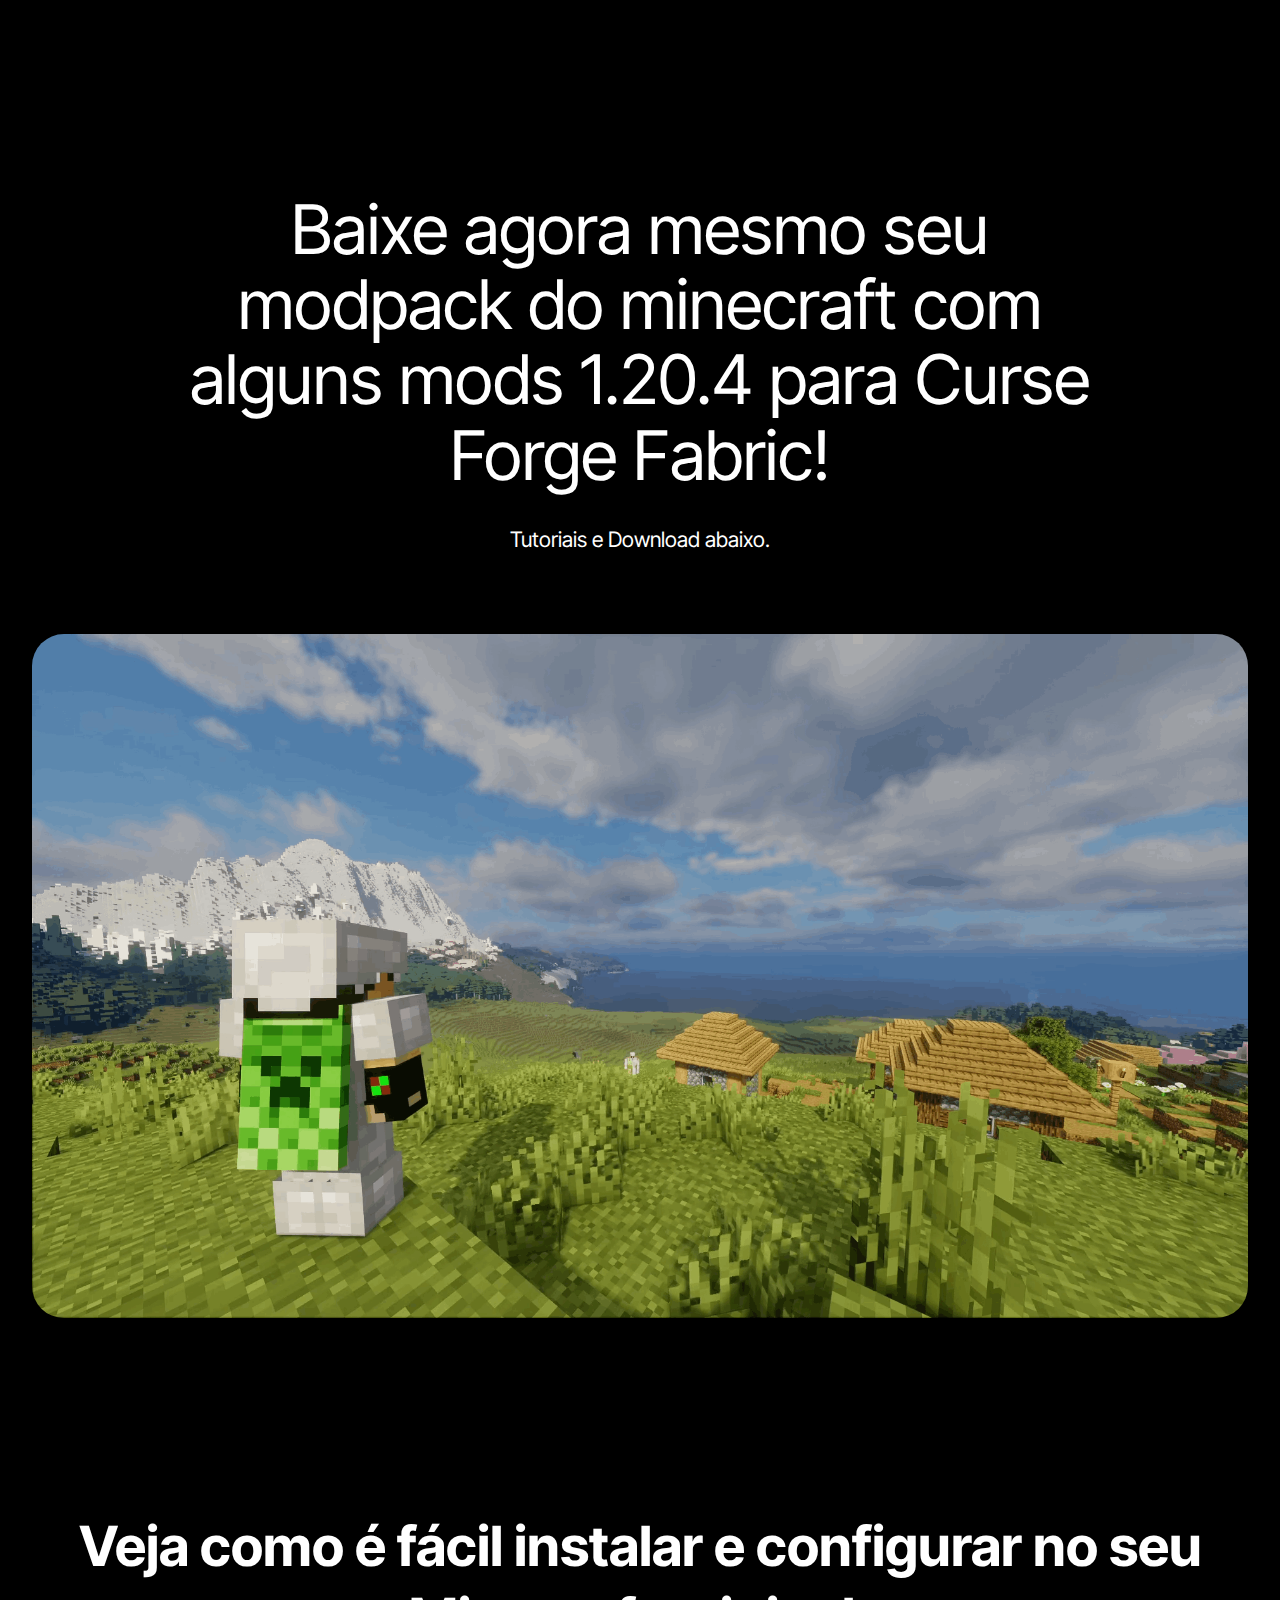
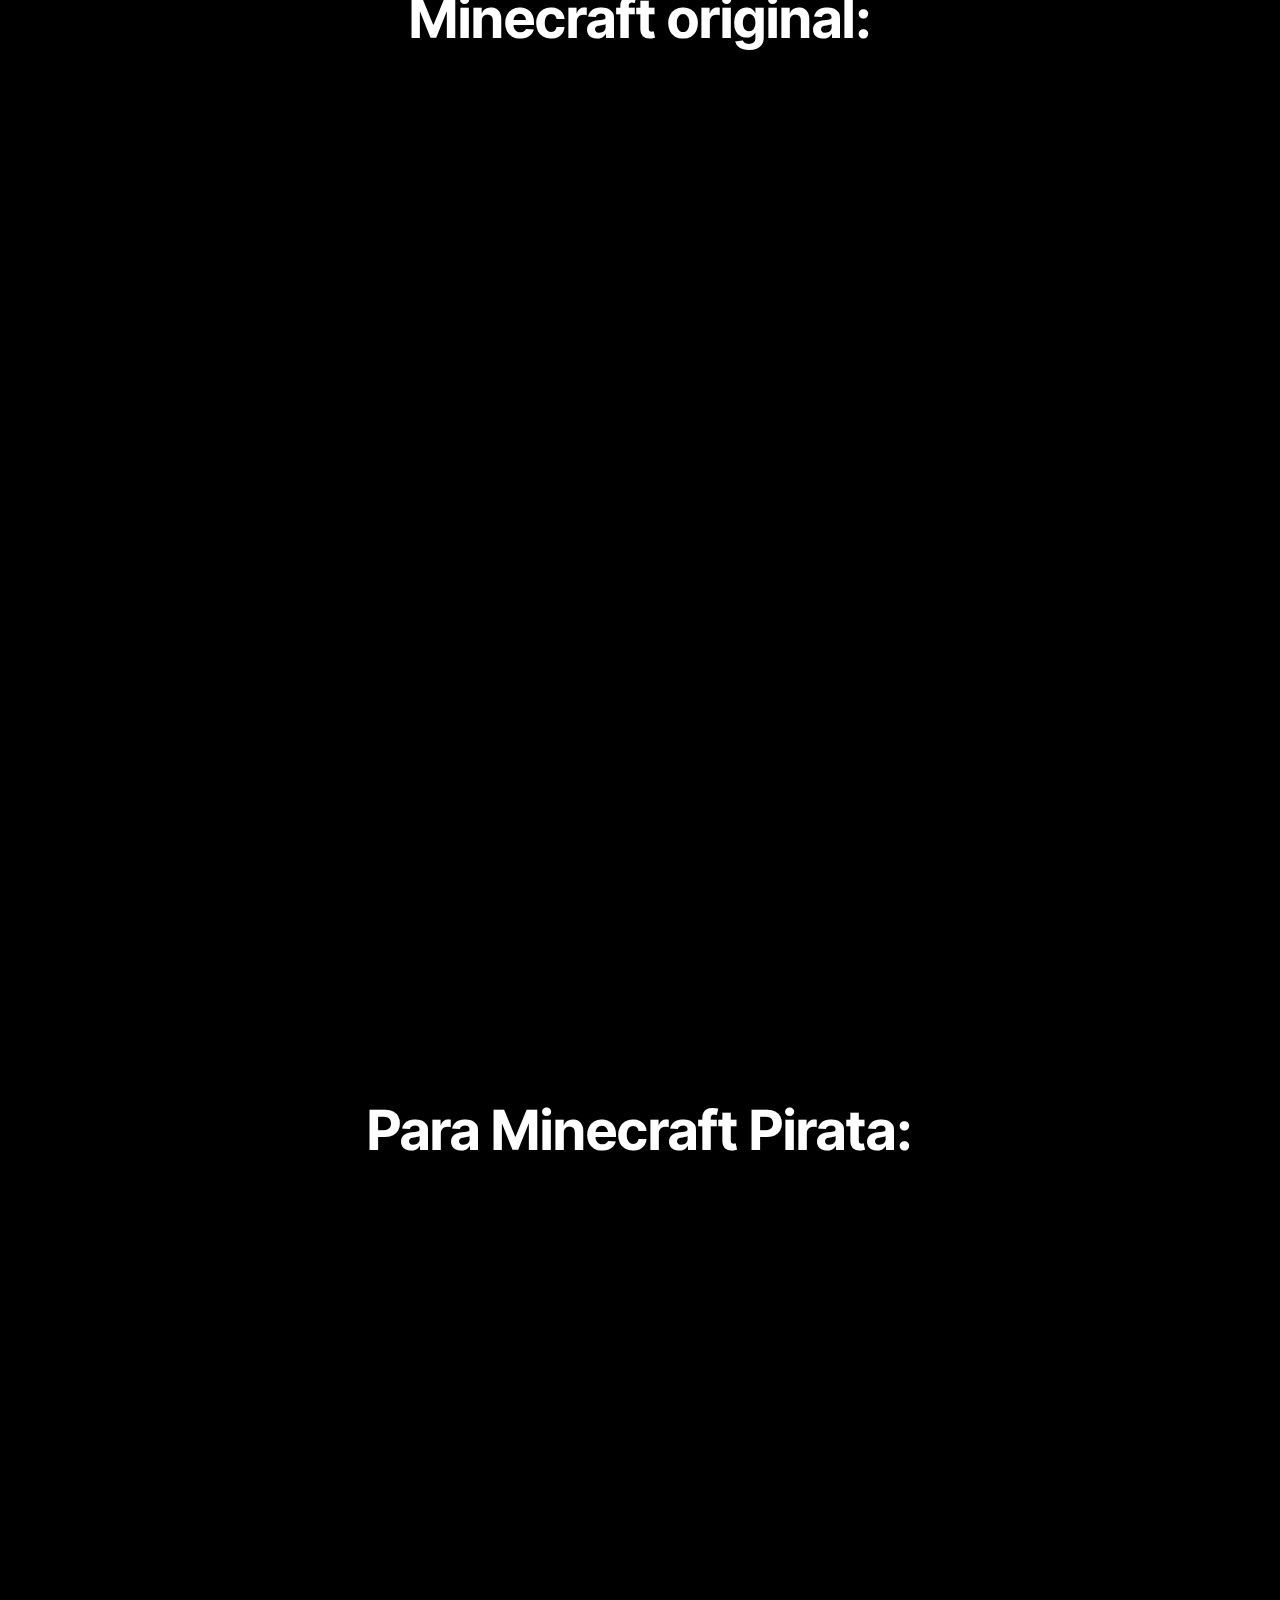
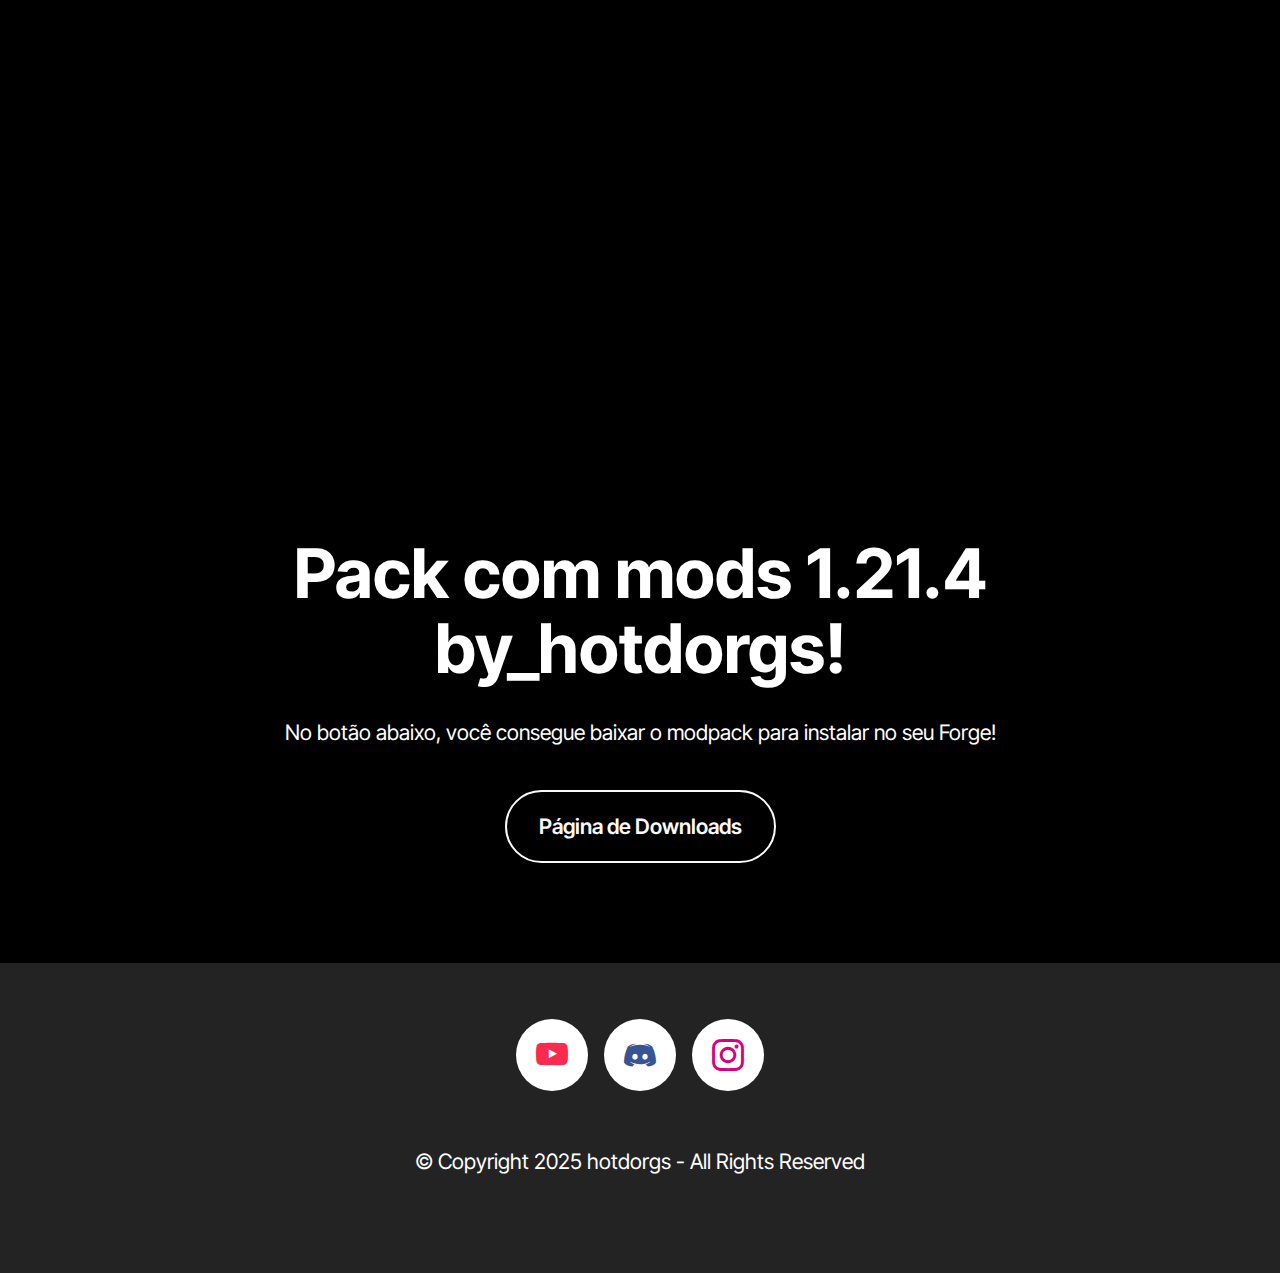
==== commit ff0c9031: "Update index.html" ====
--- a/index.html
+++ b/index.html
@@ -35,7 +35,7 @@
 	<div class="align-center container">
 		<div class="row justify-content-center">
 			<div class="col-md-12 col-lg-9">
-				<h1 class="mbr-section-title mbr-fonts-style mb-4 display-1">Baixe agora mesmo seu modpack do minecraft com Distant Horizons e + mods para vanilla 1.20.4 para Curse Forge Fabric!</h1>
+				<h1 class="mbr-section-title mbr-fonts-style mb-4 display-1">Baixe agora mesmo seu modpack do minecraft com alguns mods 1.20.4 para Curse Forge Fabric!</h1>
 				<p class="mbr-text mbr-fonts-style mb-4 display-7">Tutoriais e Download abaixo.</p>
 				
 			</div>
@@ -77,7 +77,7 @@
         </div>
         <div class="row justify-content-center">
             <div class="col-12 col-md-12 video-block">
-                <div class="video-wrapper"><iframe class="mbr-embedded-video" src="https://www.youtube.com/embed/tBNh7djWFPk?rel=0&amp;amp;&amp;showinfo=0&amp;autoplay=0&amp;loop=0" width="1280" height="720" frameborder="0" allowfullscreen></iframe></div>
+                <div class="video-wrapper"><iframe width="1080" height="720" src="https://www.youtube.com/embed/Ej3dkMRF9MM?si=oWh1LnxirIxvtOsj&amp;start=140" title="YouTube video player" frameborder="0" allow="accelerometer; autoplay; clipboard-write; encrypted-media; gyroscope; picture-in-picture; web-share" referrerpolicy="strict-origin-when-cross-origin" allowfullscreen></iframe></div>
                 <p class="mbr-text mt-3 mbr-fonts-style display-4">
                     
                 </p>
@@ -92,7 +92,7 @@
 	<div class="container">
 		<div class="row">
 			<div class="content-wrap col-12 col-md-8">
-				<h1 class="mbr-section-title mbr-fonts-style mbr-white mb-4 display-1"><strong>Pack com Expansion 1.20.4 by_hotdorgs!</strong></h1>
+				<h1 class="mbr-section-title mbr-fonts-style mbr-white mb-4 display-1"><strong>Pack com mods 1.21.4 by_hotdorgs!</strong></h1>
 				
 				<p class="mbr-fonts-style mbr-text mbr-white mb-4 display-7">
 					No botão abaixo, você consegue baixar o modpack para instalar no seu Forge!</p>
@@ -123,12 +123,12 @@
             <div class="col-12">
                 <div class="social-row">
                     <div class="soc-item">
-                        <a href="https://youtube.com/hotdorgs" target="_blank">
+                        <a href="https://www.youtube.com/@hotdorgs" target="_blank">
                             <span class="mbr-iconfont display-7 socicon-youtube socicon"></span>
                         </a>
                     </div>
                     <div class="soc-item">
-                        <a href="https://discord.gg/W3Z7k8xp" target="_blank">
+                        <a href="https://discord.gg/kNnvUgC7XD" target="_blank">
                             <span class="mbr-iconfont socicon-discord socicon" style="color: rgb(56, 84, 147); fill: rgb(56, 84, 147);"></span>
                         </a>
                     </div>
@@ -143,7 +143,7 @@
             </div>
             <div class="col-12 mt-5">
                 <p class="mbr-fonts-style copyright display-7">
-                    © Copyright 2024 hotdorgs - All Rights Reserved
+                    © Copyright 2025 hotdorgs - All Rights Reserved
                 </p>
             </div>
         </div>
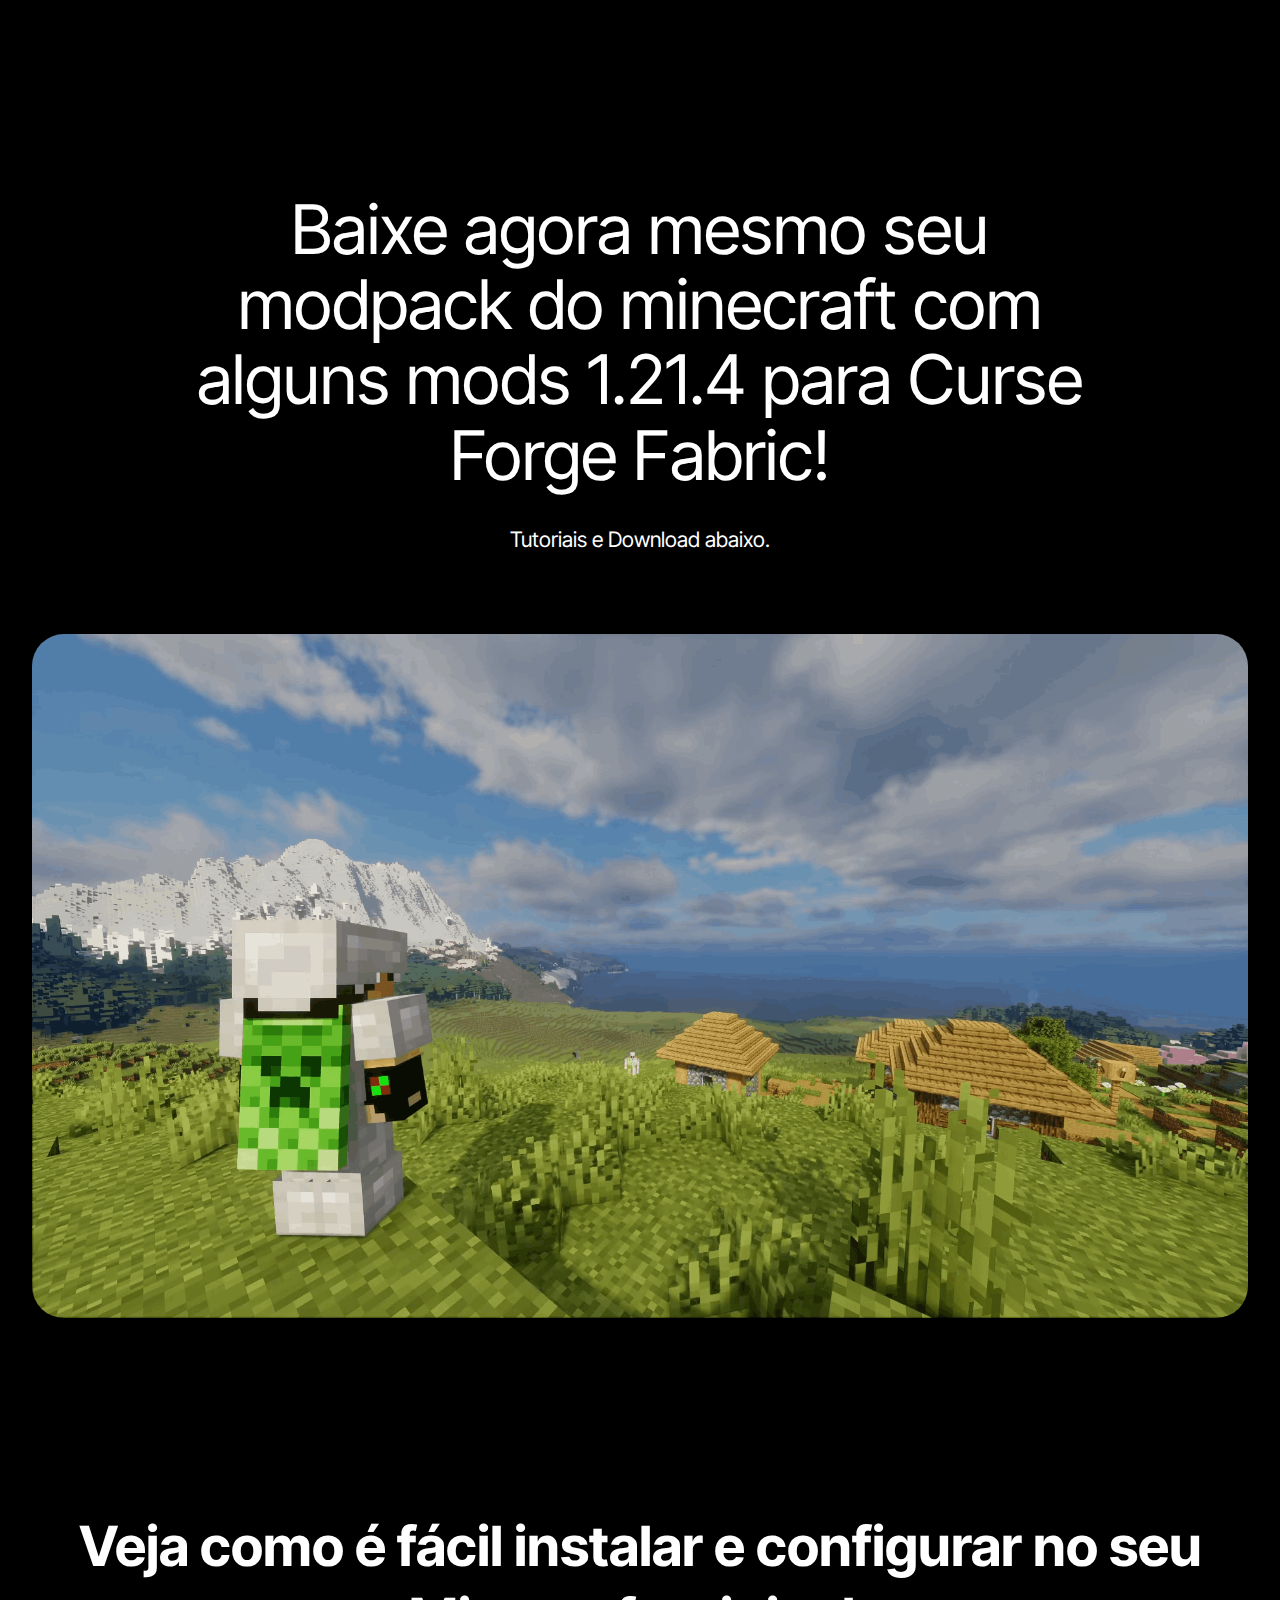
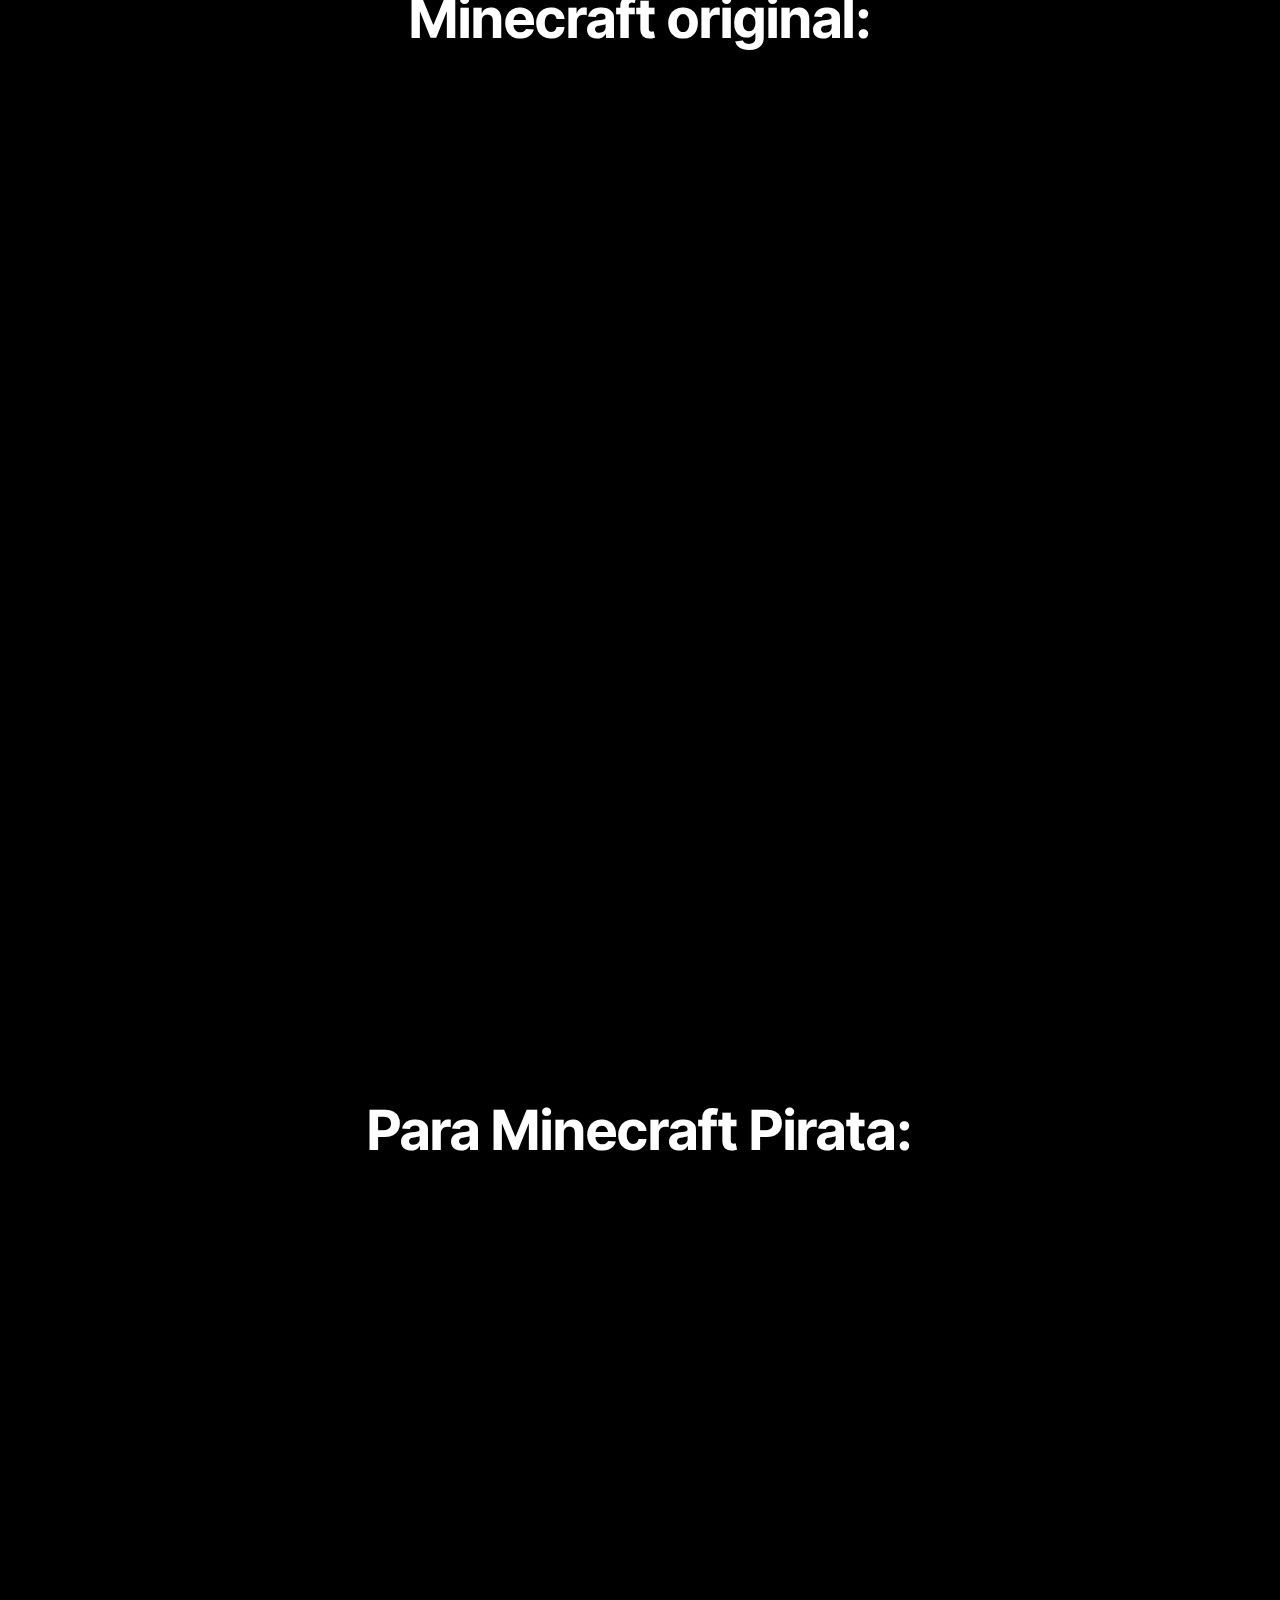
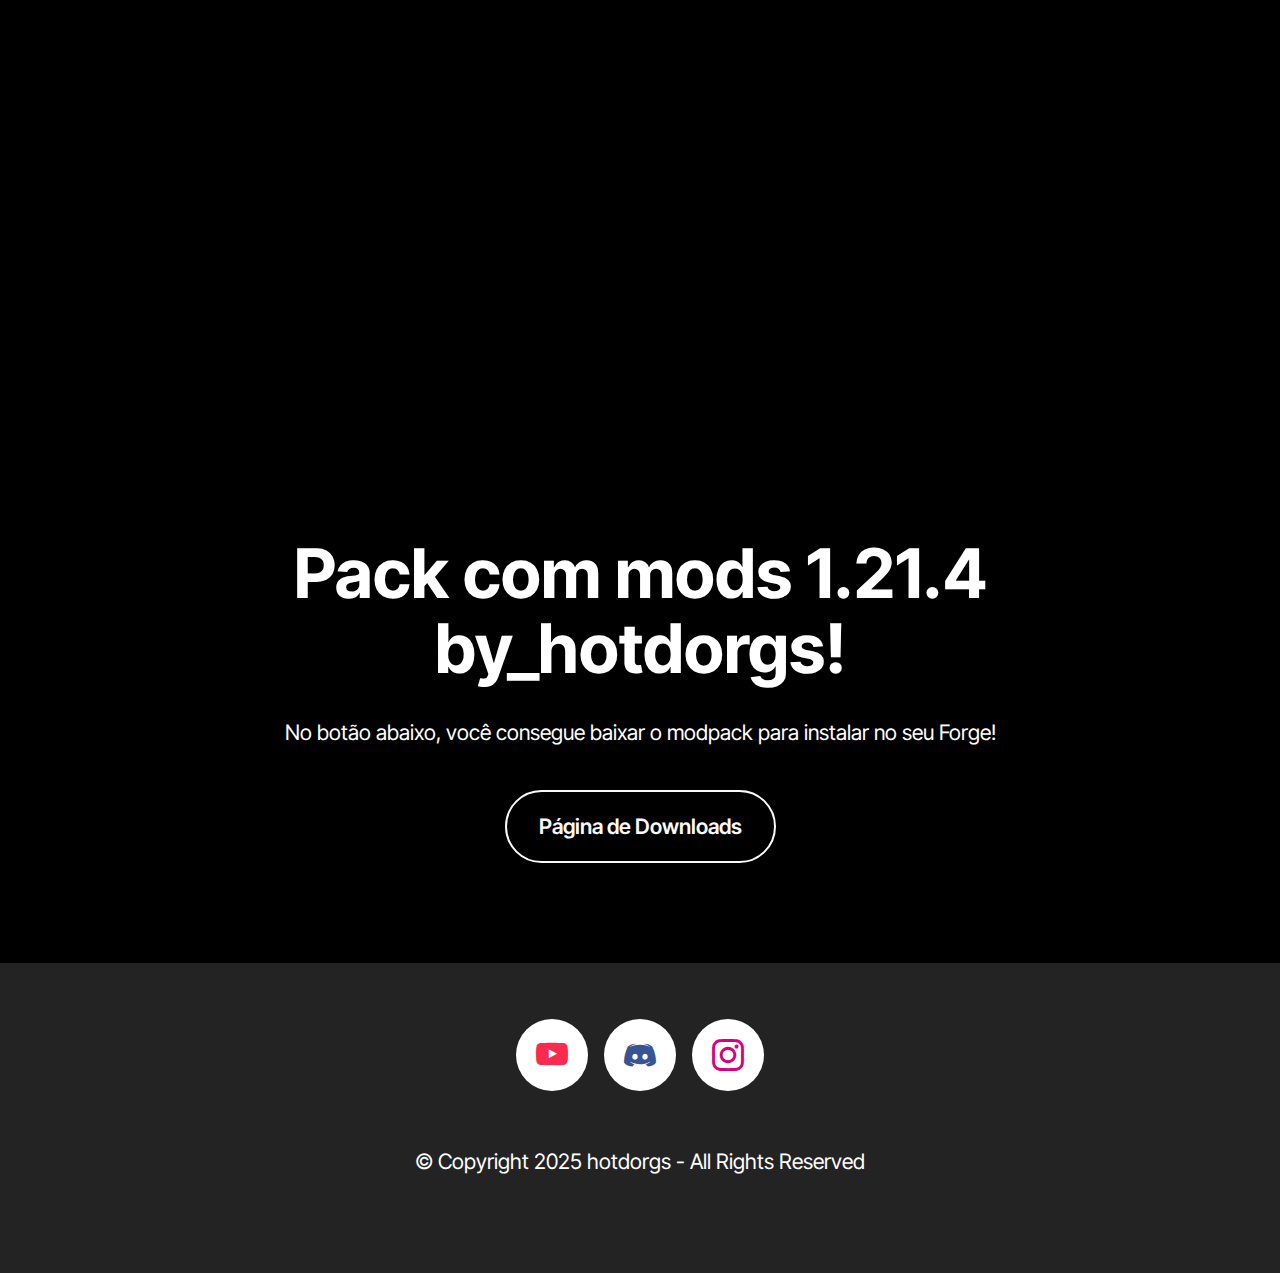
==== commit 2da8579b: "Update index.html" ====
--- a/index.html
+++ b/index.html
@@ -35,7 +35,7 @@
 	<div class="align-center container">
 		<div class="row justify-content-center">
 			<div class="col-md-12 col-lg-9">
-				<h1 class="mbr-section-title mbr-fonts-style mb-4 display-1">Baixe agora mesmo seu modpack do minecraft com alguns mods 1.20.4 para Curse Forge Fabric!</h1>
+				<h1 class="mbr-section-title mbr-fonts-style mb-4 display-1">Baixe agora mesmo seu modpack do minecraft com alguns mods 1.21.4 para Curse Forge Fabric!</h1>
 				<p class="mbr-text mbr-fonts-style mb-4 display-7">Tutoriais e Download abaixo.</p>
 				
 			</div>
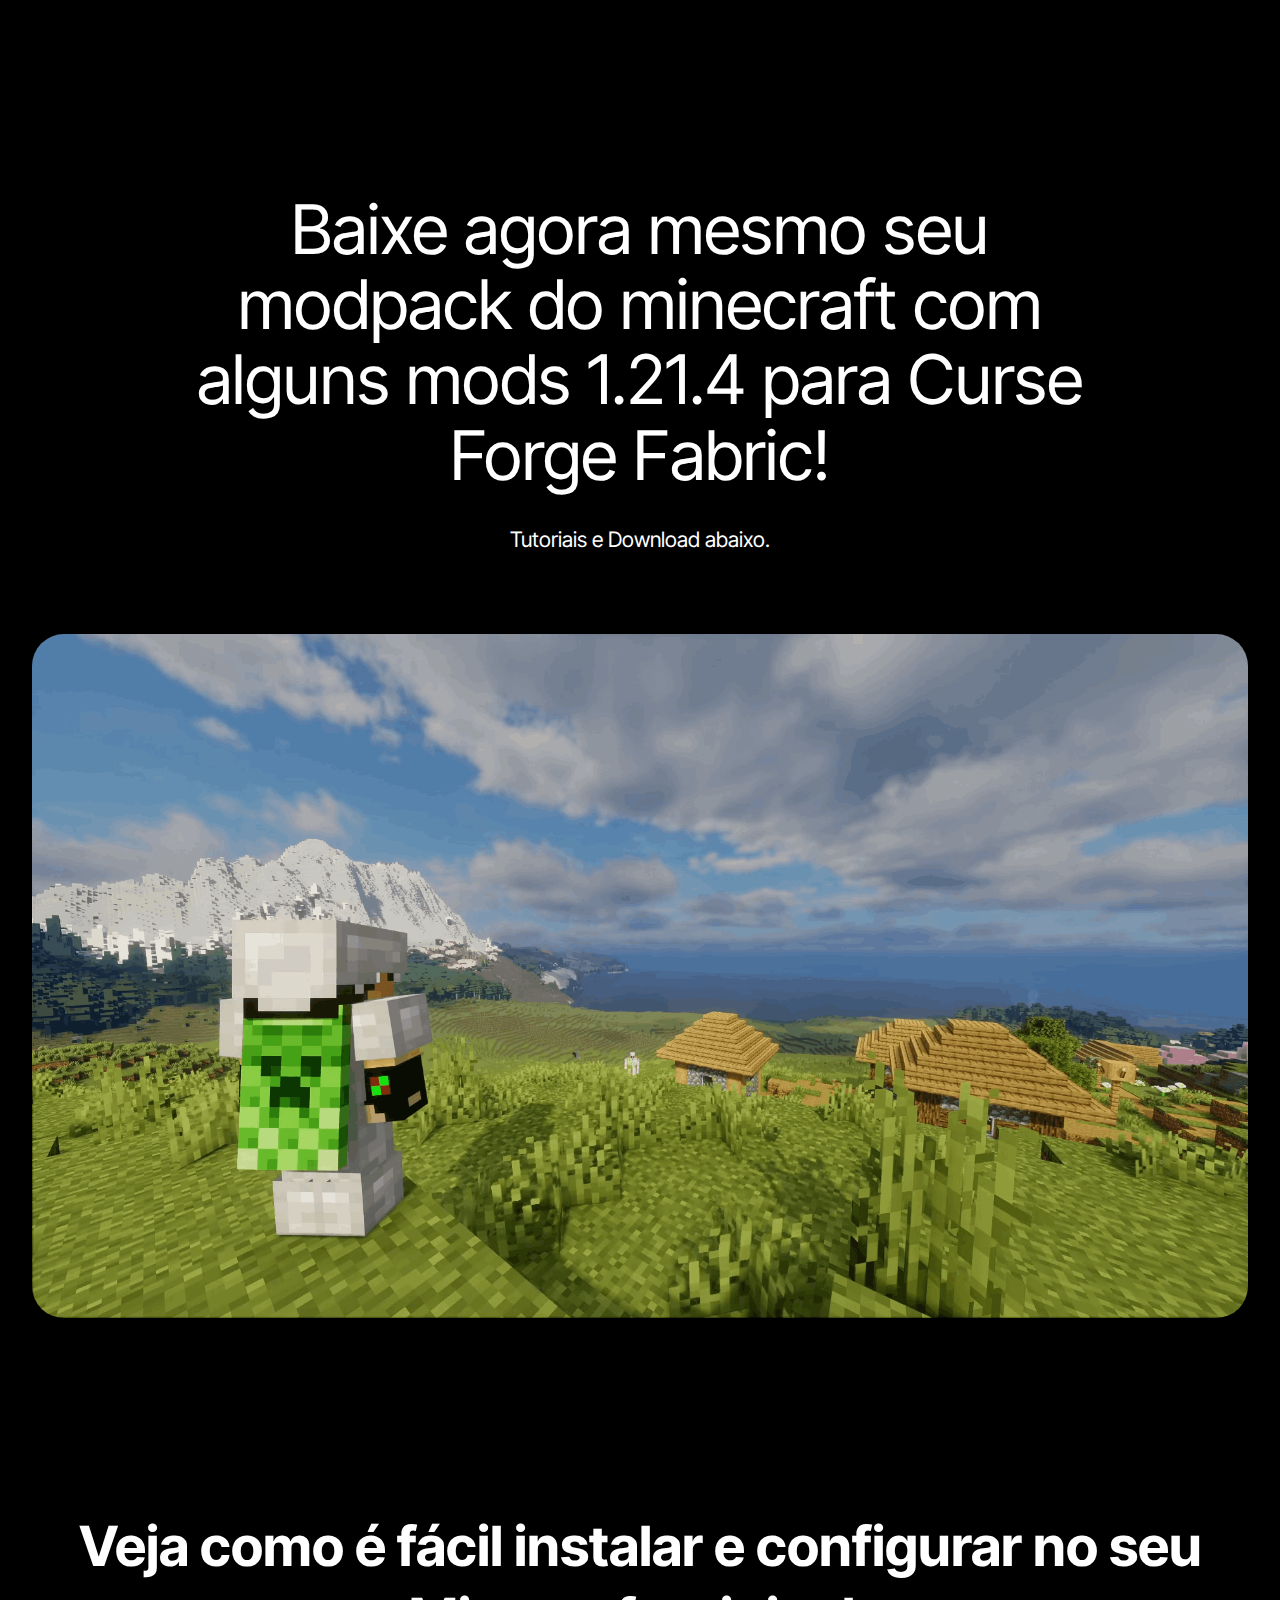
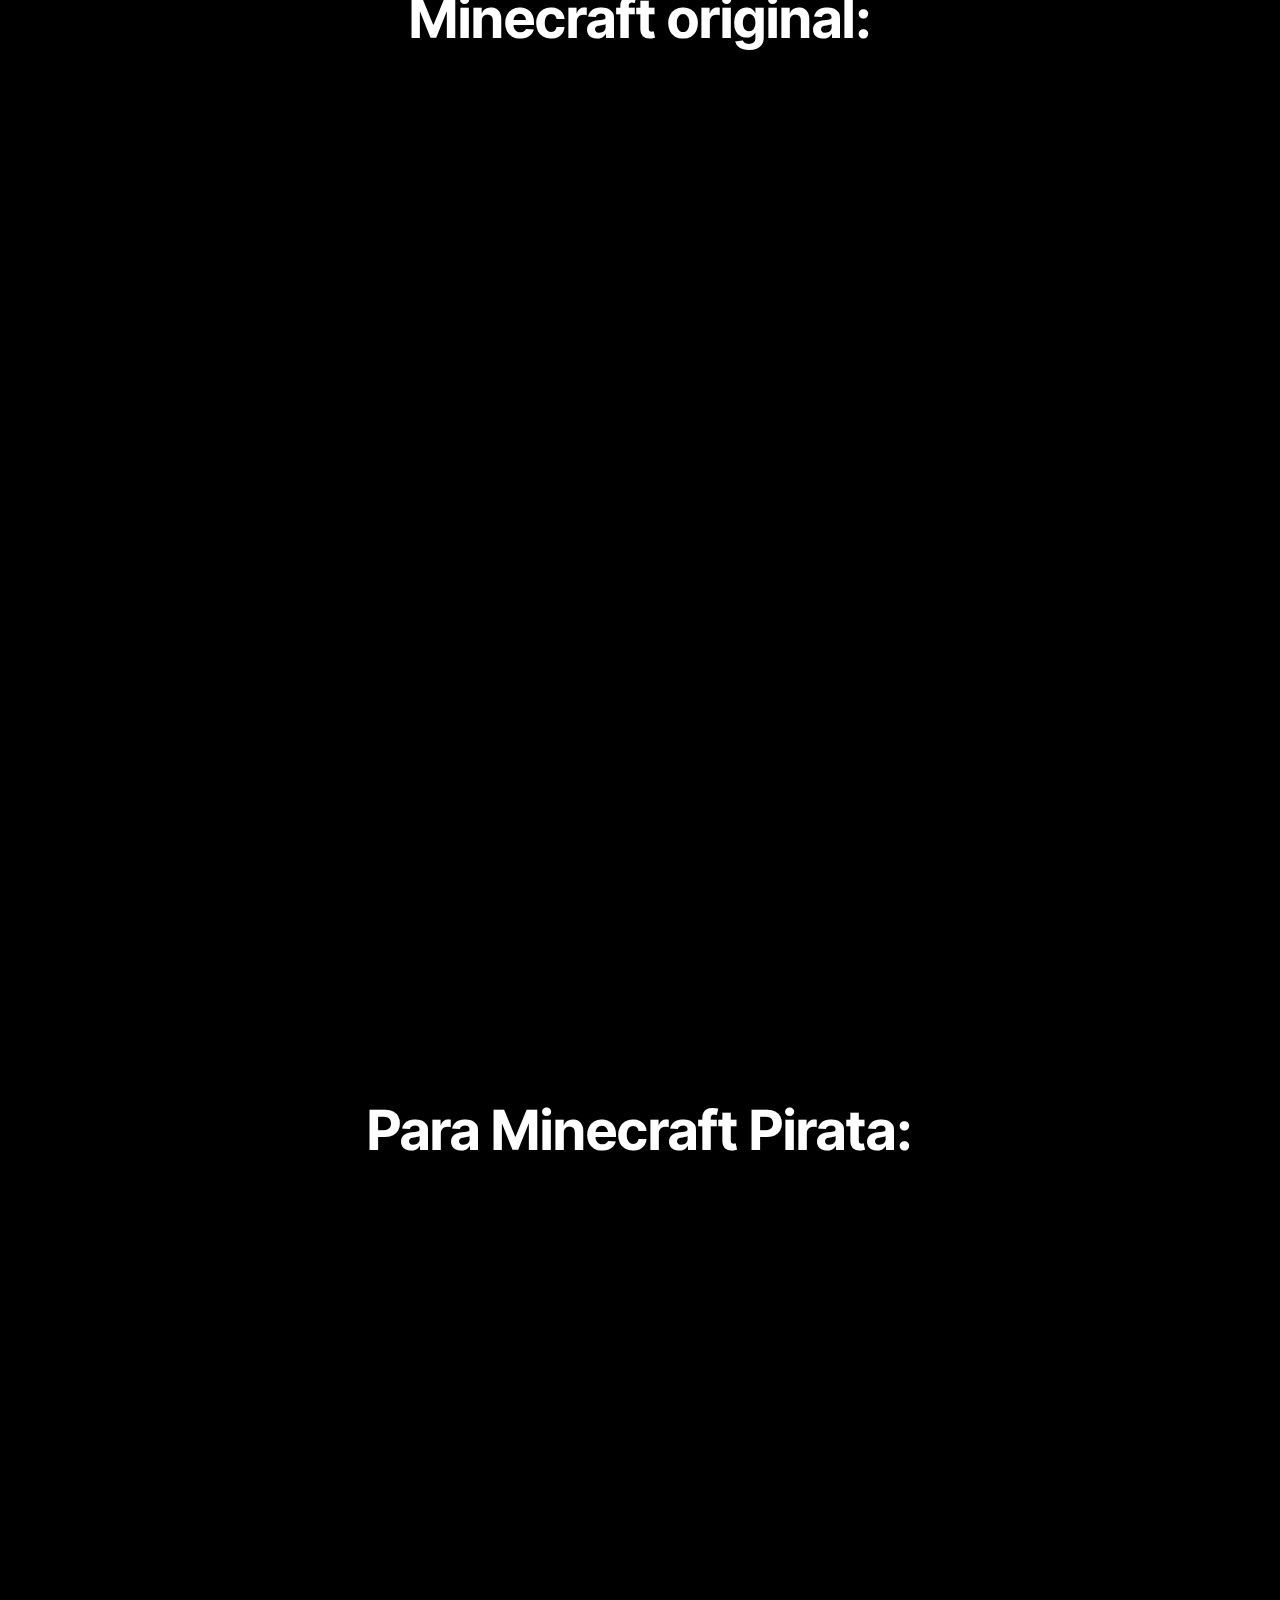
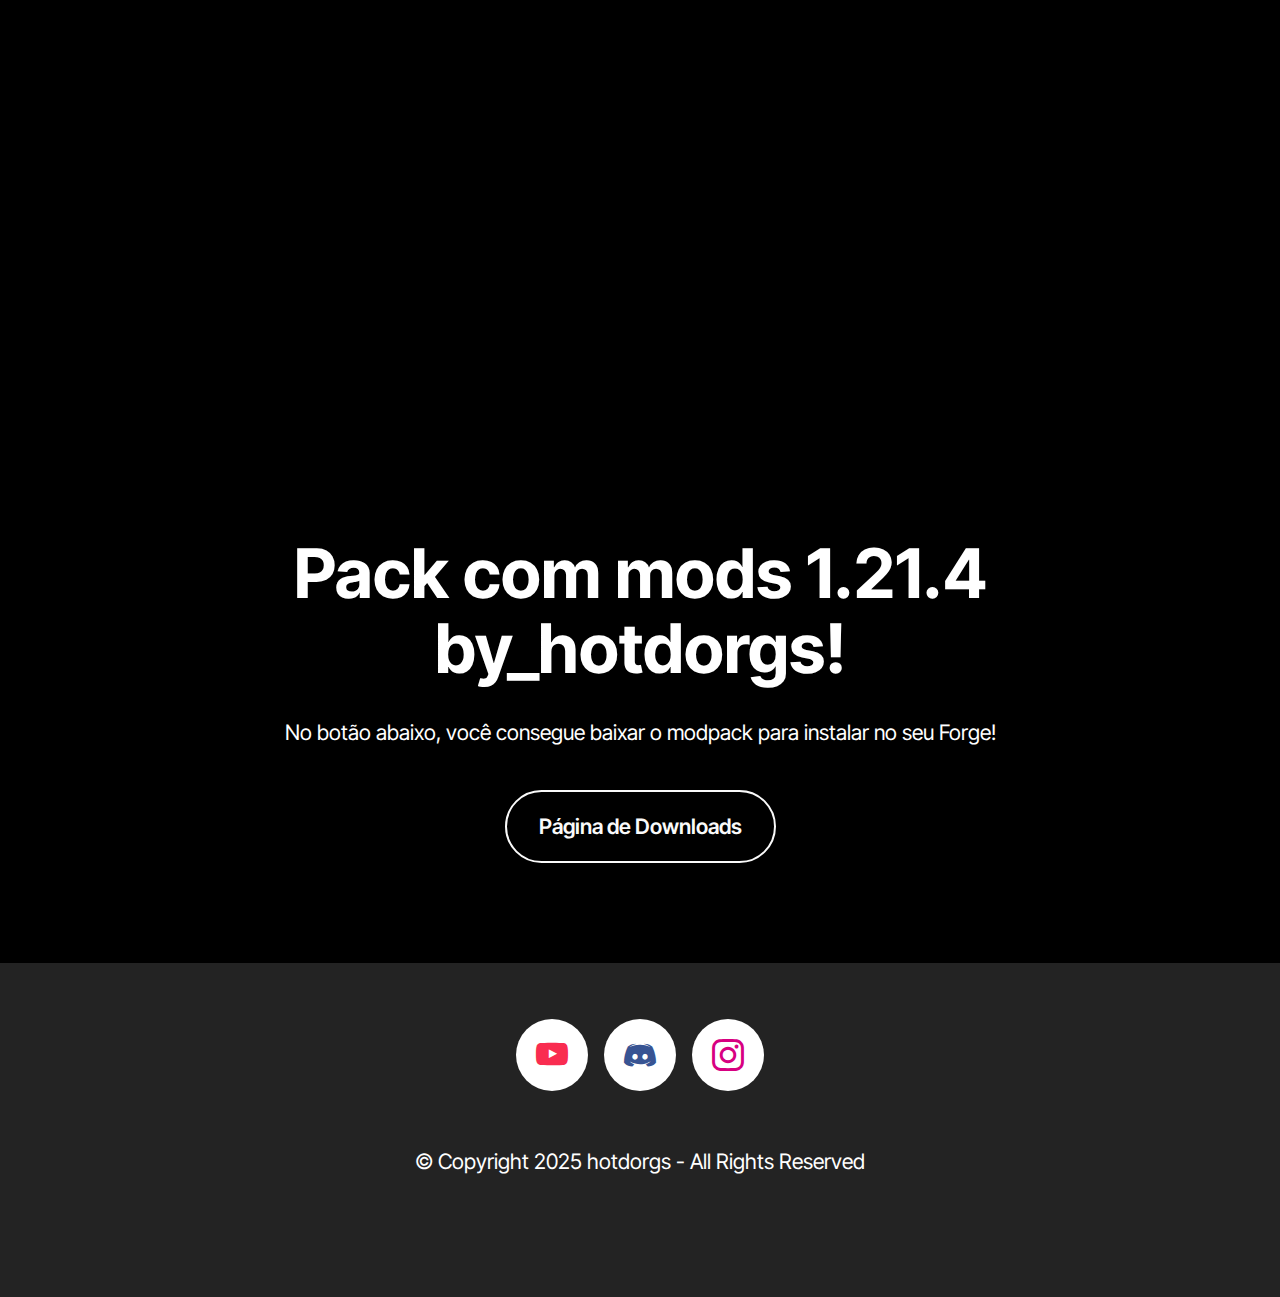
==== commit 9ea66a01: "Update index.html" ====
--- a/index.html
+++ b/index.html
@@ -148,6 +148,28 @@
             </div>
         </div>
     </div>
+	
+	##chat
+	<script type="text/javascript">
+          (function(s, z, c, h, a, t) {
+            s.webchat = s.webchat || function() {
+              (s.webchat.q = s.webchat.q || []).push(arguments);
+            };
+            t = z.createElement(c),
+              a = z.getElementsByTagName(c)[0]; t.async = 1;
+            t.src = 'https://bitzsoftwares.sz.chat/webchat/v2/webchat.js'; 
+            a.parentNode.insertBefore(t, a);
+            s.webchat('cid', '67bf6557316be90017c5128a');
+            s.webchat('host', h);
+          })(window, document, 'script', 'https://bitzsoftwares.sz.chat');
+
+          window.addEventListener("message", function(event) {
+            if(event.origin !== 'https://bitzsoftwares.sz.chat') return;
+          },false);
+        </script>
+
+##fimchat
+	
 </section>  
   <input name="animation" type="hidden">
   </body>
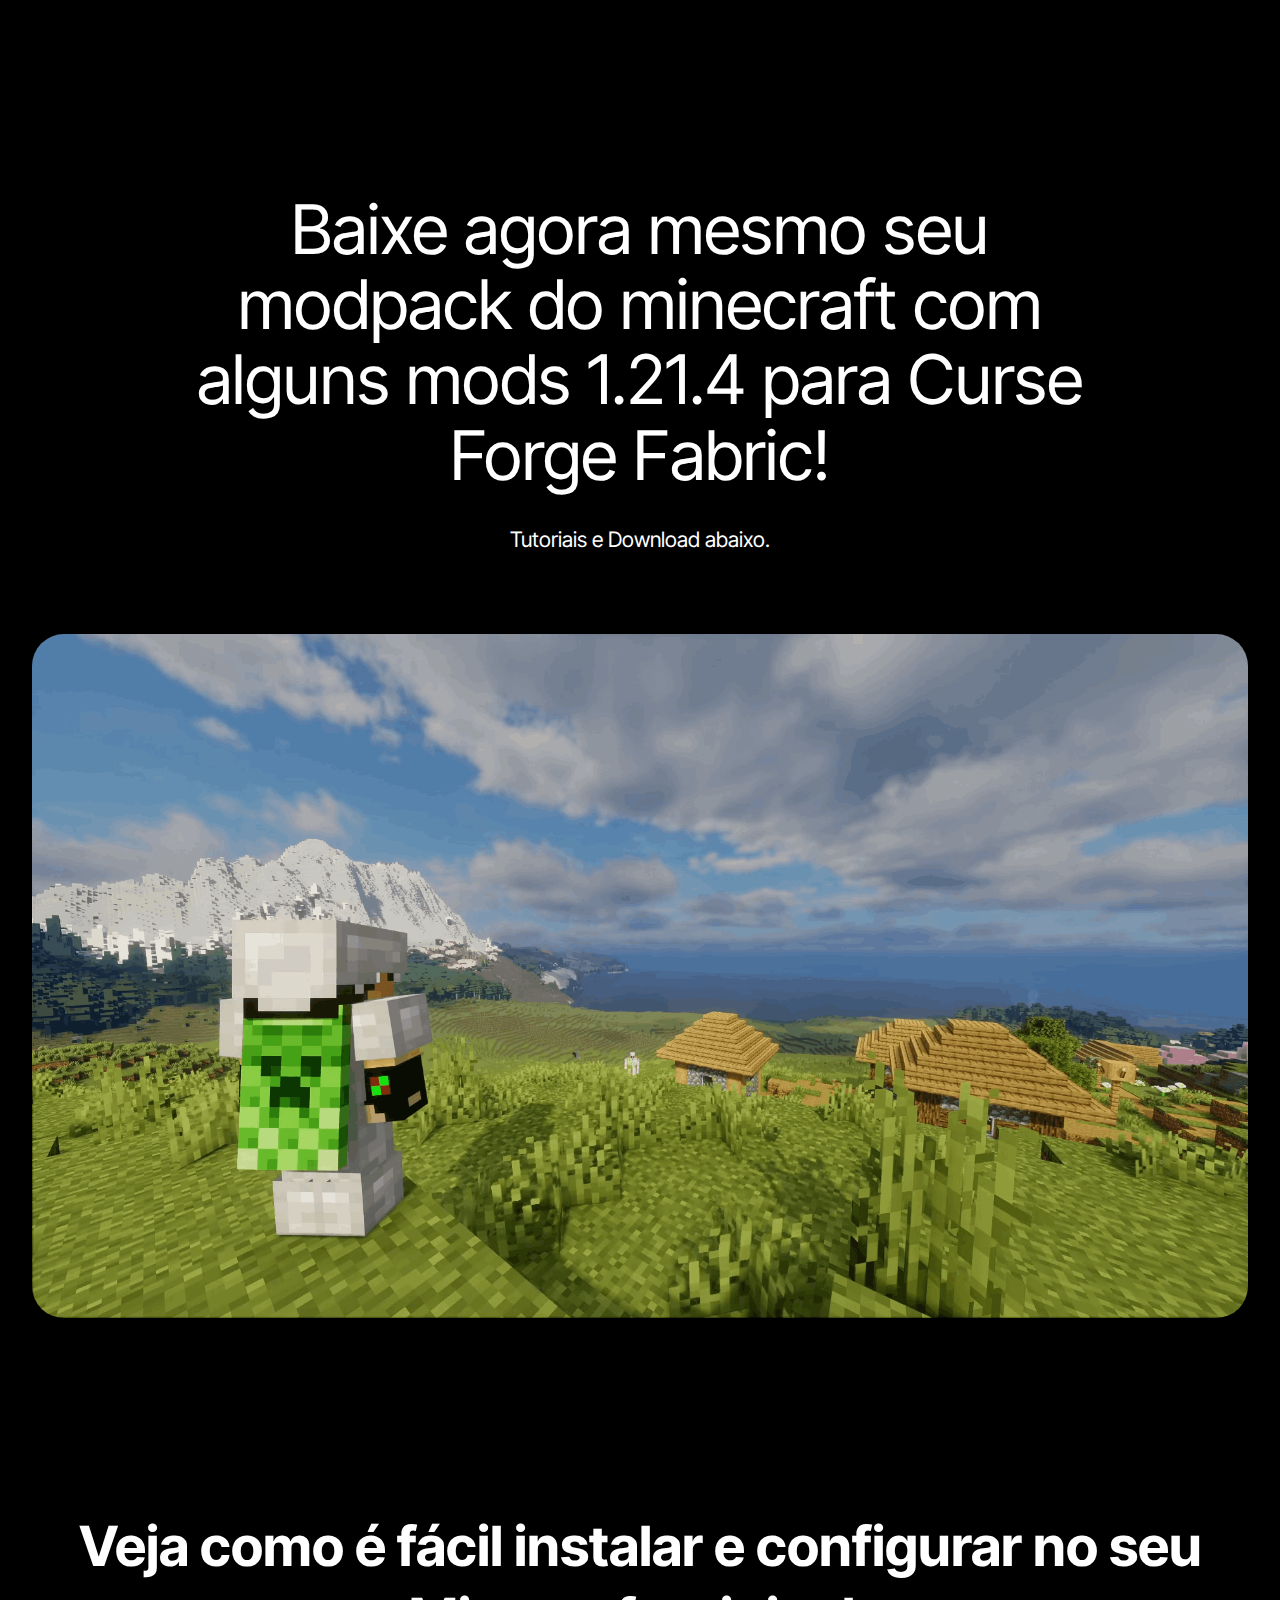
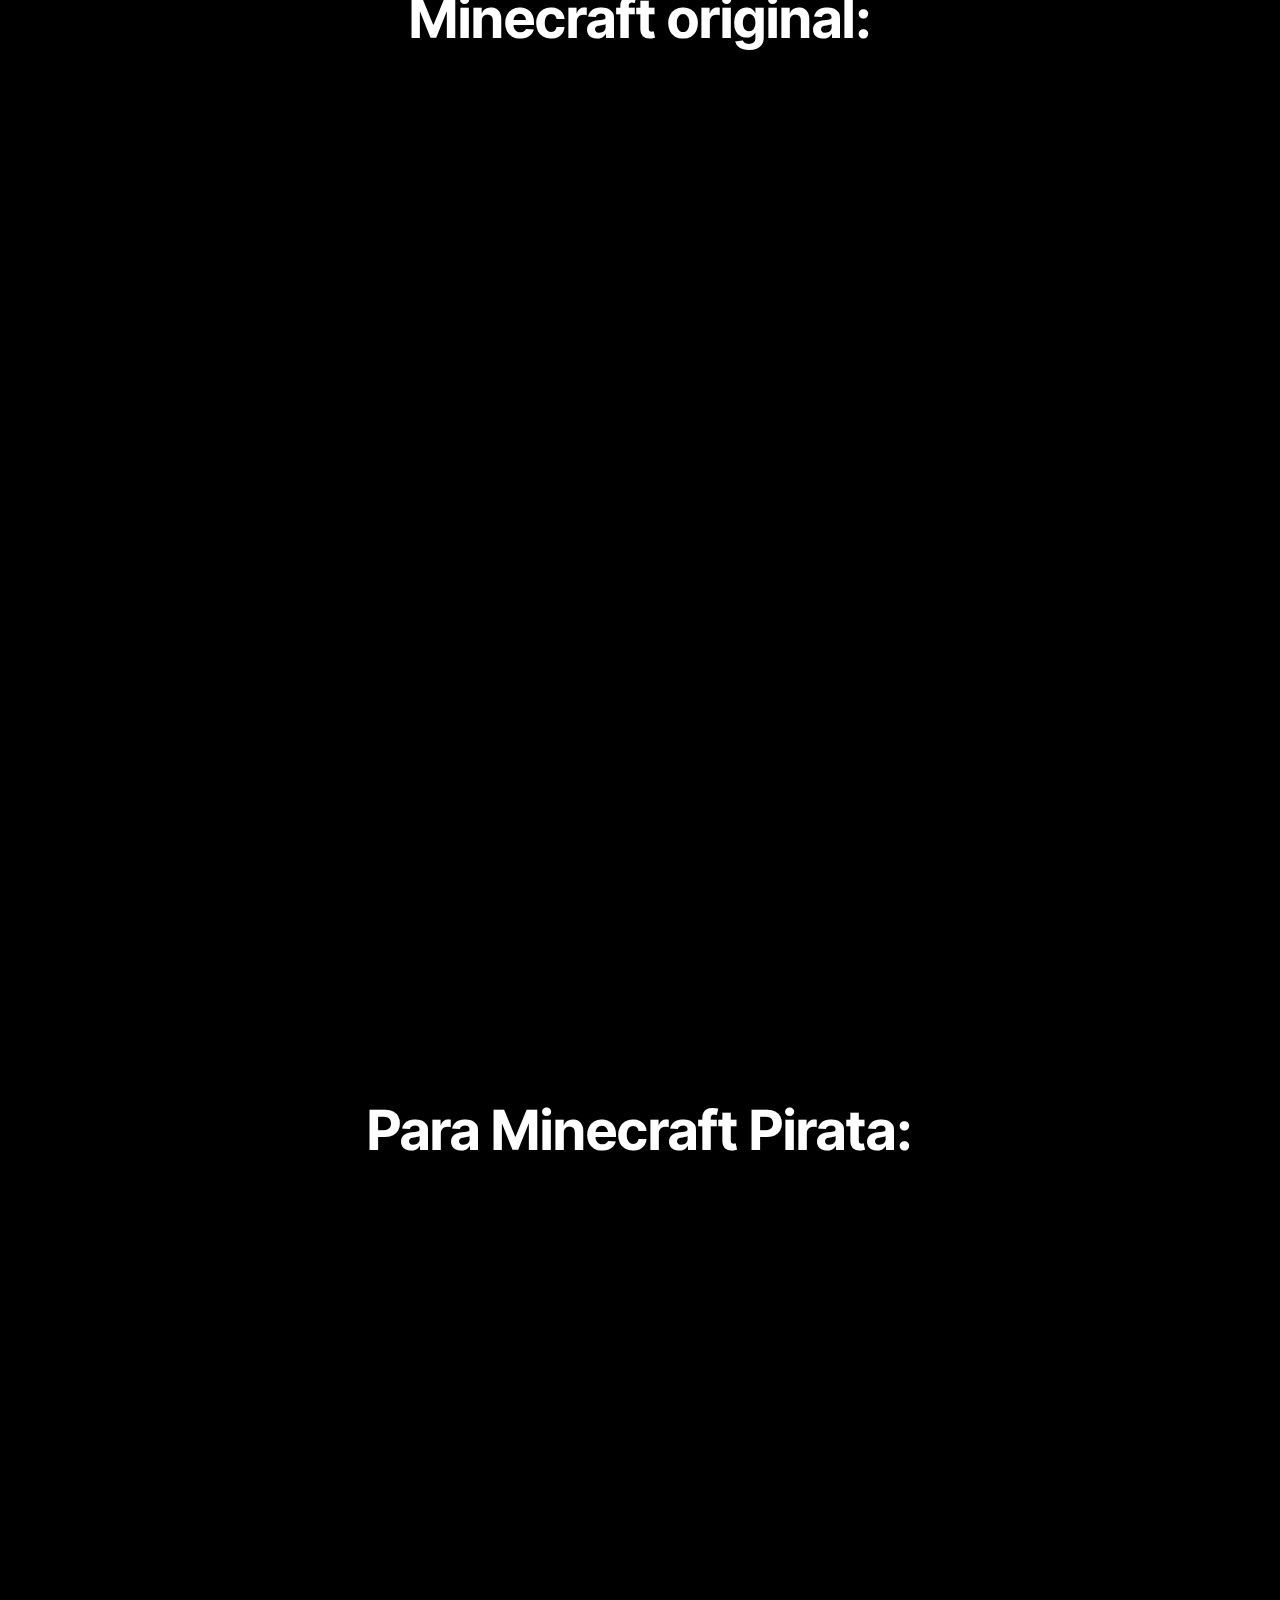
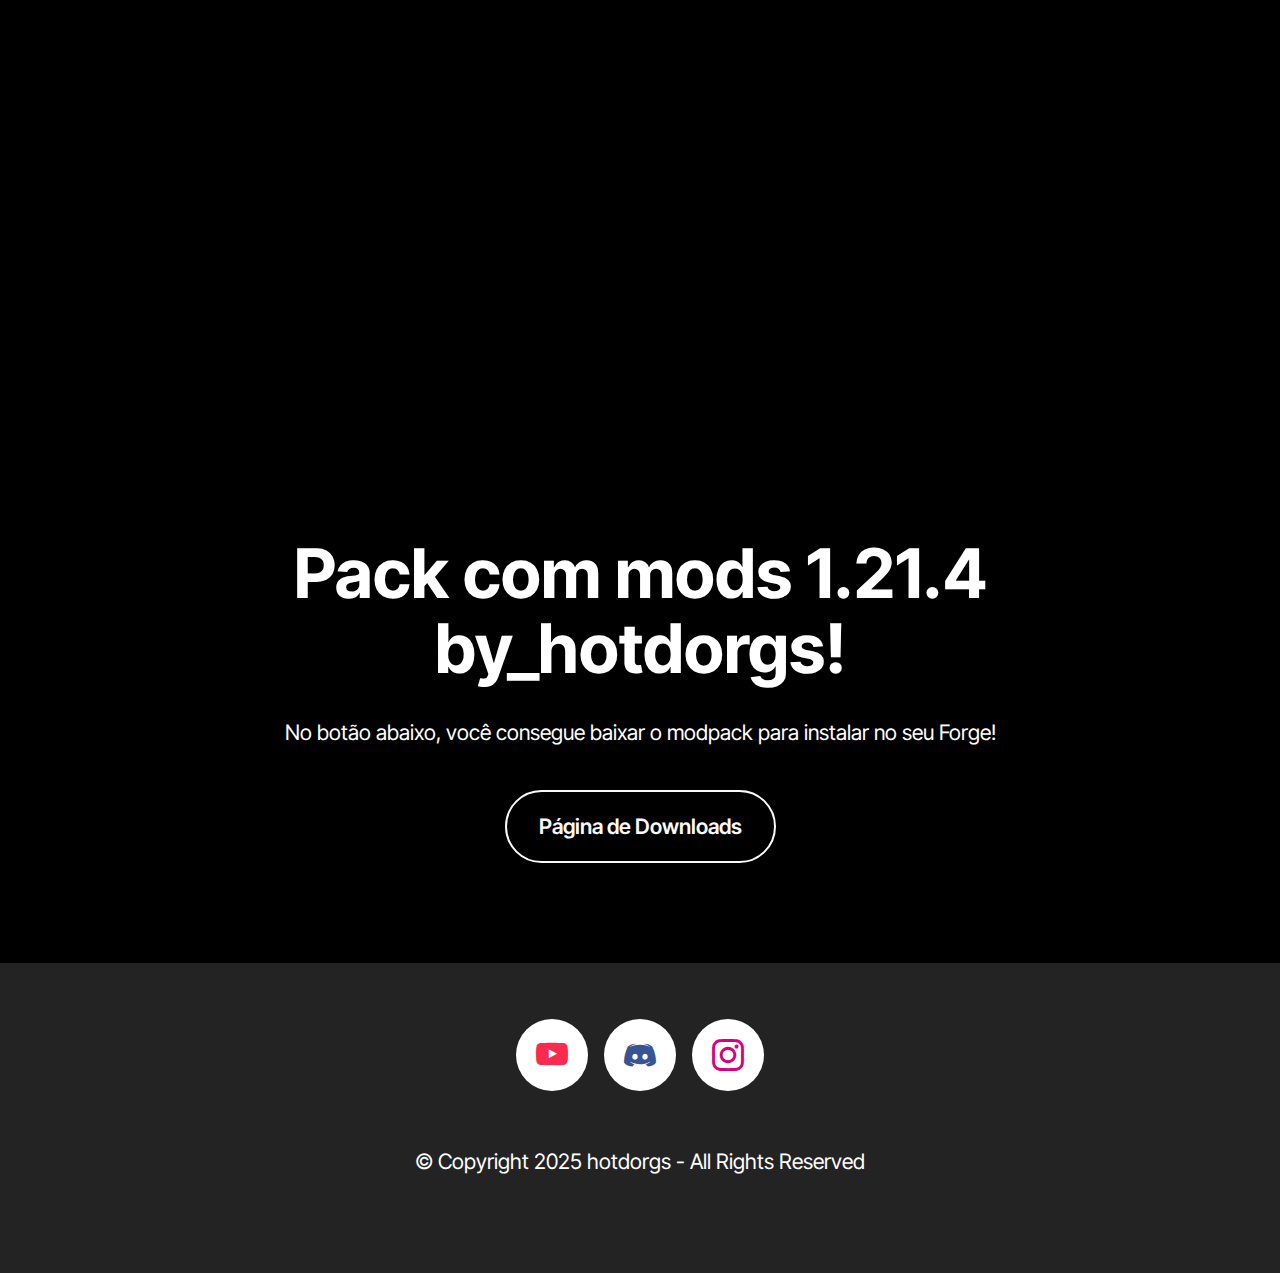
==== commit 3357bc00: "Update index.html" ====
--- a/index.html
+++ b/index.html
@@ -148,8 +148,6 @@
             </div>
         </div>
     </div>
-	
-	##chat
 	<script type="text/javascript">
           (function(s, z, c, h, a, t) {
             s.webchat = s.webchat || function() {
@@ -167,9 +165,6 @@
             if(event.origin !== 'https://bitzsoftwares.sz.chat') return;
           },false);
         </script>
-
-##fimchat
-	
 </section>  
   <input name="animation" type="hidden">
   </body>
